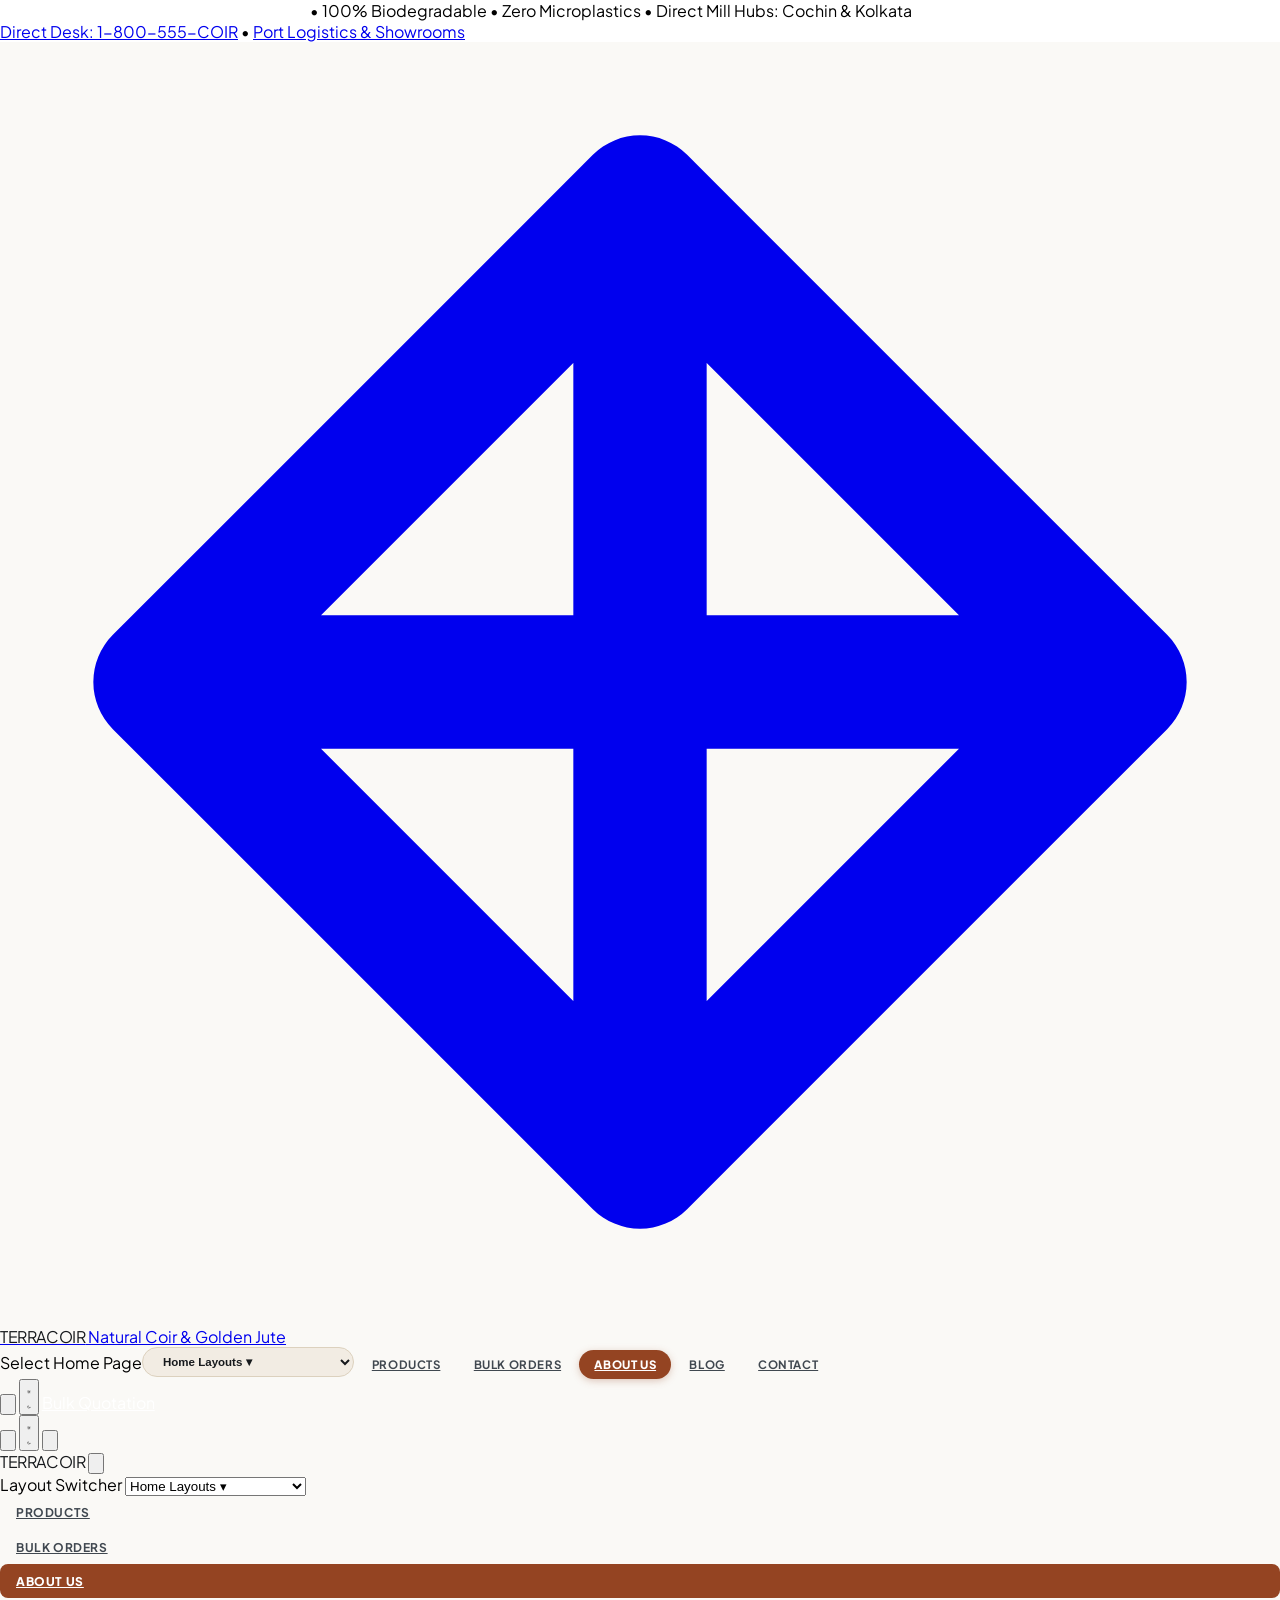
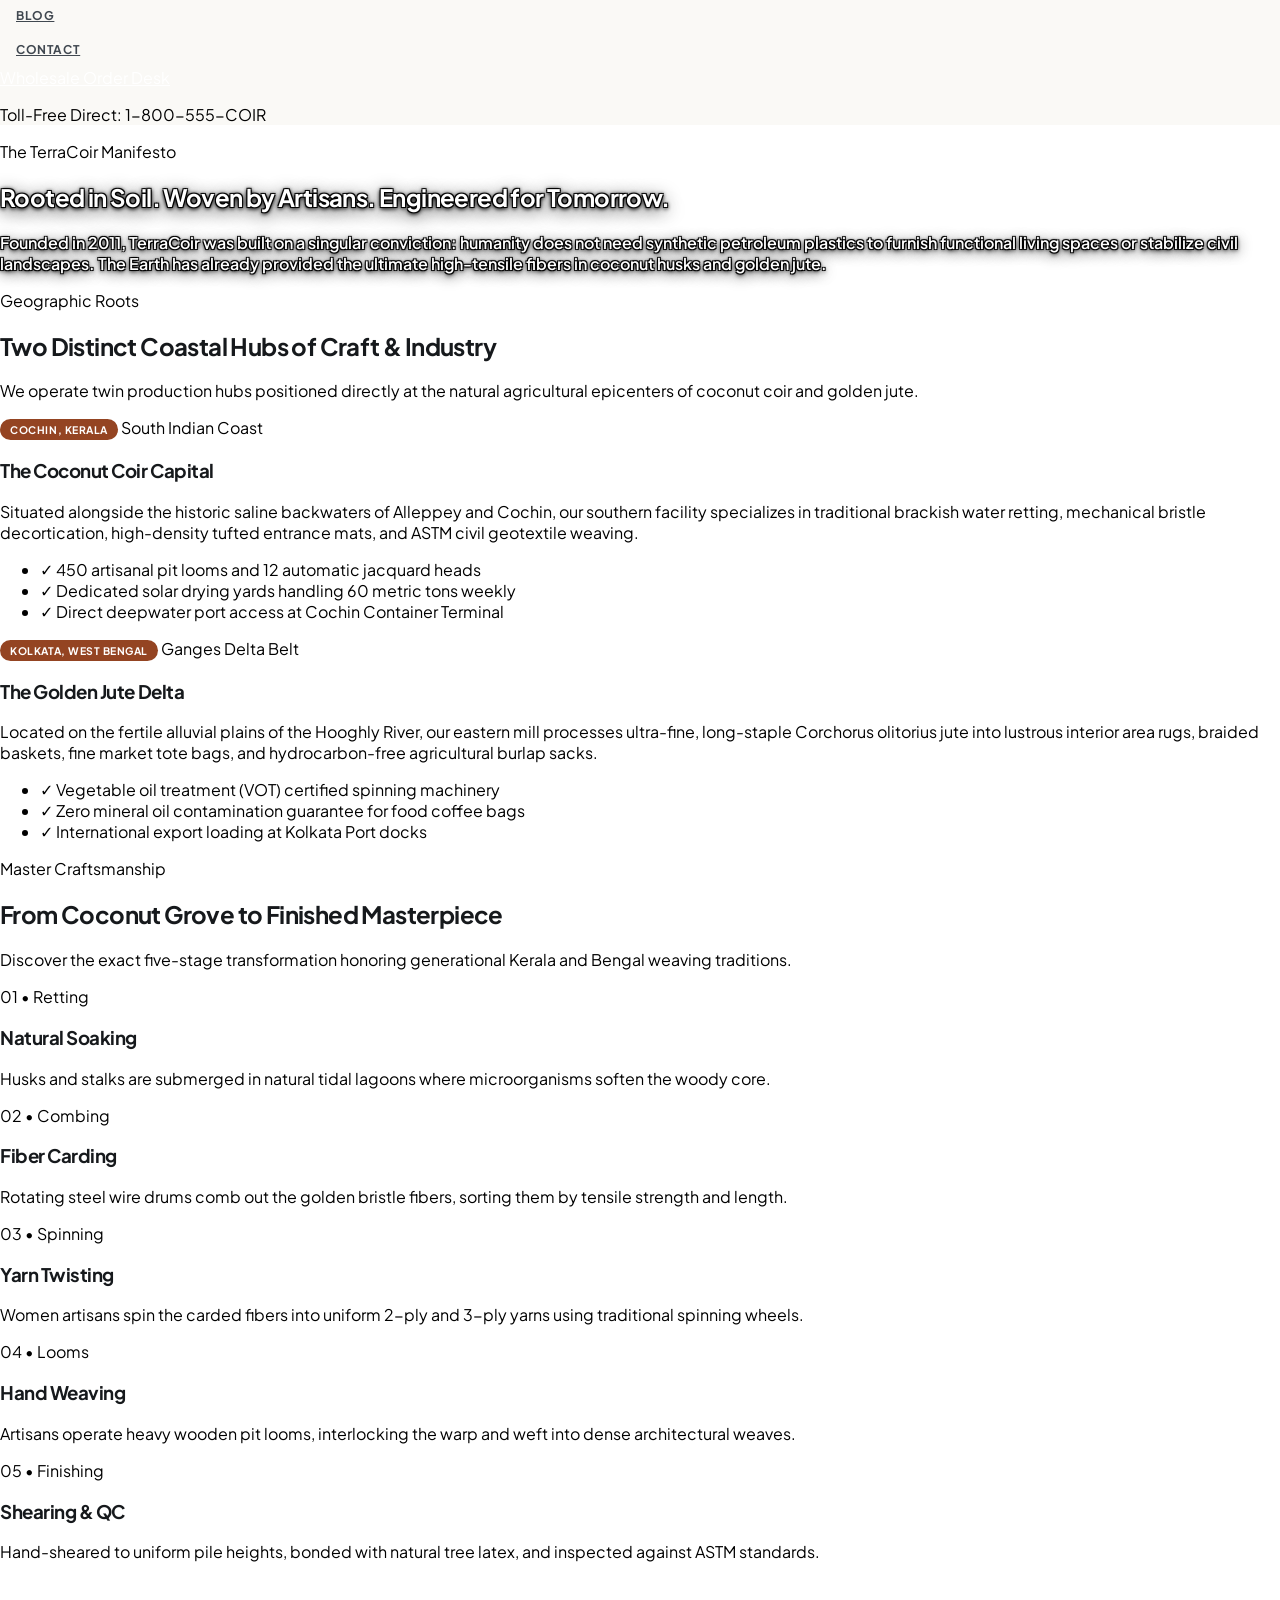
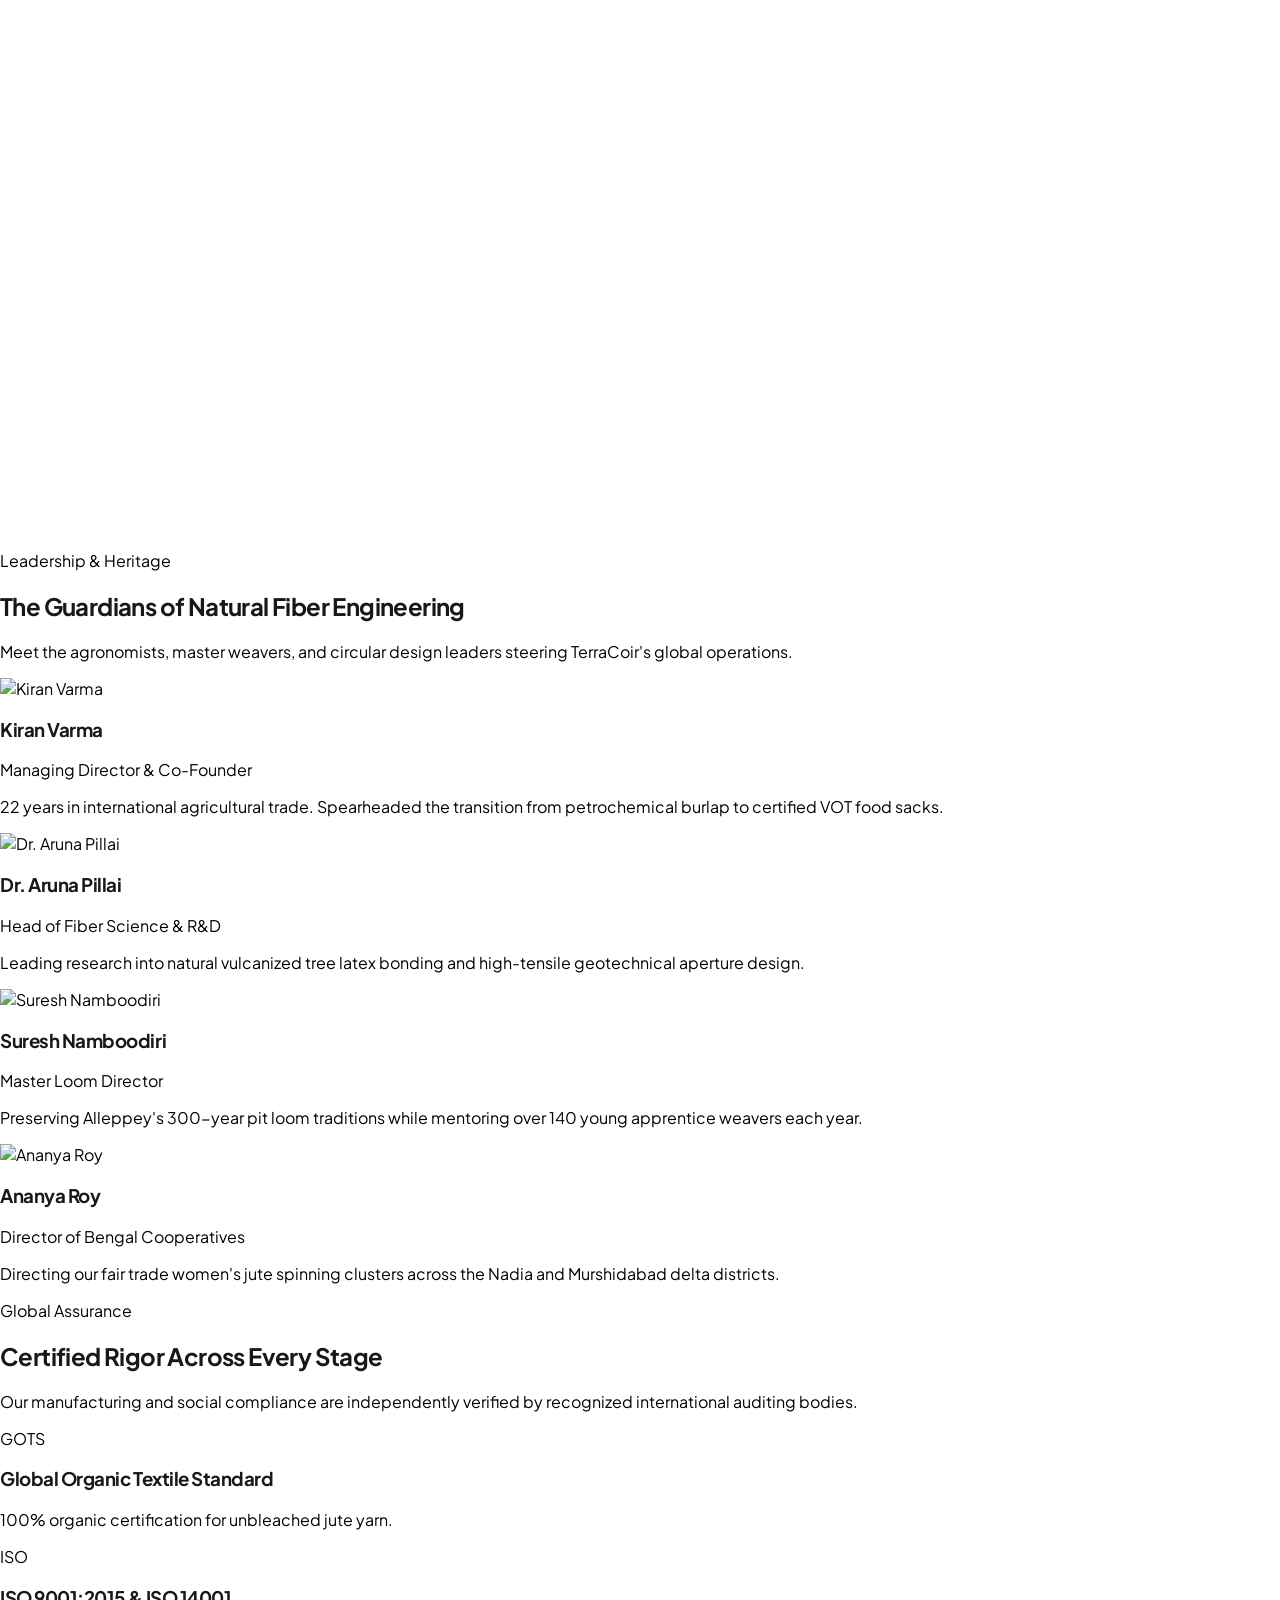
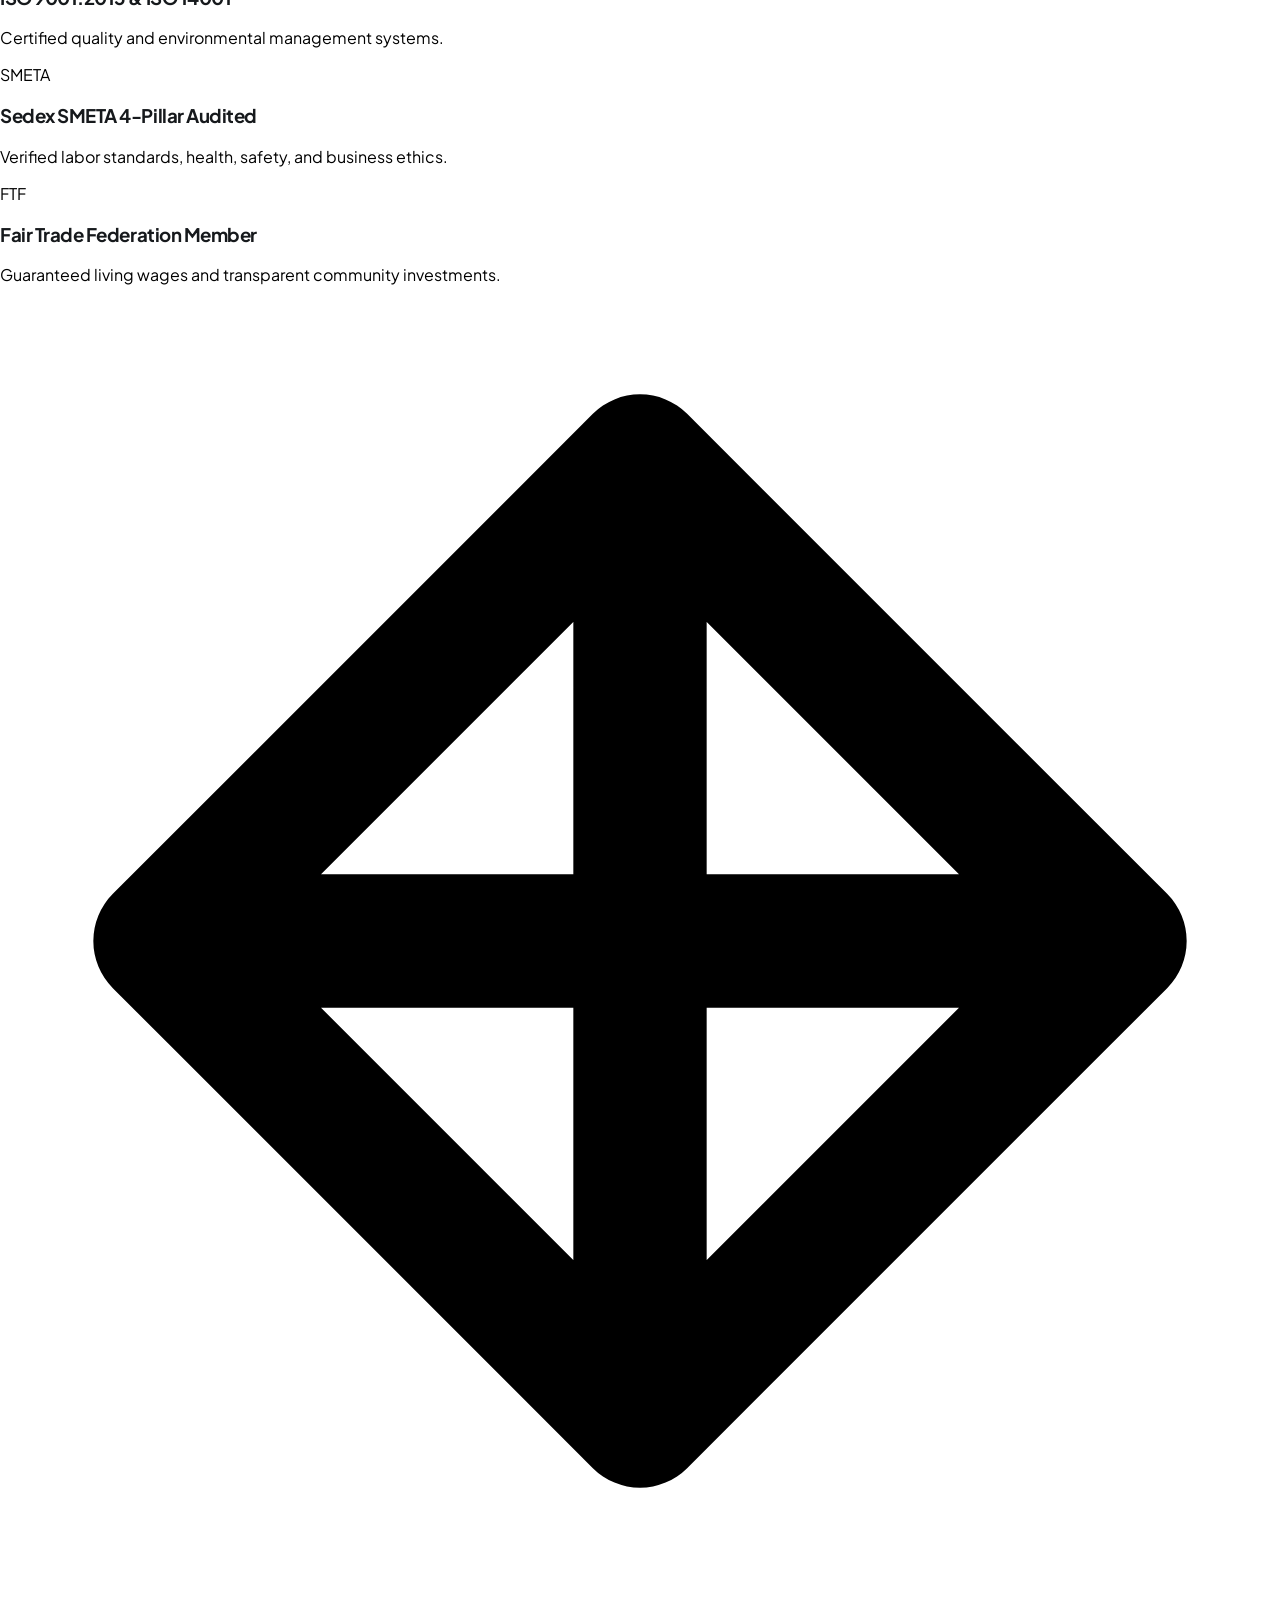
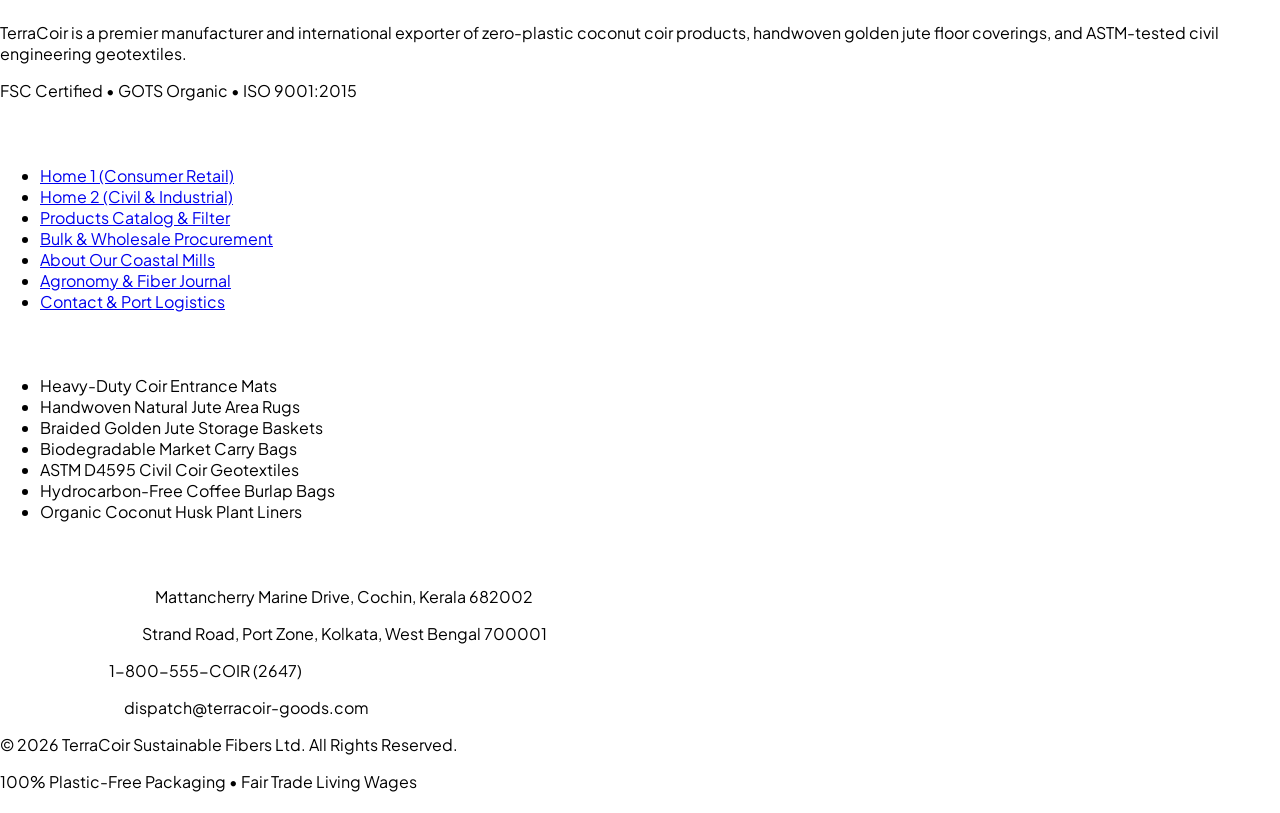
==== about.html @ a4d10e89 "initial commit" ====
<!DOCTYPE html>
<html lang="en" dir="ltr" class="scroll-smooth">
<head>
  <meta charset="UTF-8">
  <meta name="viewport" content="width=device-width, initial-scale=1.0">
  <title>About Our Coastal Mills | TerraCoir Heritage & Craftsmanship</title>
  <meta name="description" content="Learn the story of TerraCoir: operating dual coastal facilities in Kerala and Bengal to produce 100% biodegradable coir mats and handwoven golden jute.">
  <link rel="icon" type="image/svg+xml" href="favicon.svg">
  
  <!-- Tailwind CSS CDN -->
  <script src="https://cdn.tailwindcss.com"></script>
  <script>
    tailwind.config = {
      darkMode: 'class',
      theme: {
        extend: {
          colors: {
            clay: {
              50: '#fbeee8',
              100: '#f7ddd1',
              500: '#944422',
              600: '#793417',
              700: '#5e250f'
            },
            wheat: {
              50: '#fcf8f0',
              100: '#f7edda',
              500: '#d4973b',
              600: '#b87c26',
              700: '#8c5916'
            },
            slate: {
              850: '#1c2127',
              900: '#16191c',
              950: '#0f1114'
            }
          }
        }
      }
    }
  </script>
  
  <!-- Global Custom Stylesheet -->
  <link rel="stylesheet" href="css/styles.css">
</head>
<body class="bg-[#faf9f6] dark:bg-[#111417] text-[#333d47] dark:text-[#e2e8f0] min-h-screen flex flex-col font-sans antialiased selection:bg-[#944422] selection:text-white w-full">
  
  <!-- Top Utility Bar: Deep Obsidian Slate (#16191c) -->
  <div class="bg-[#16191c] text-[#cbd5e1] text-[11px] py-2 px-4 border-b border-[#2a3138] hidden md:block w-full">
    <div class="max-w-7xl mx-auto flex items-center justify-between gap-4">
      <div class="flex items-center gap-3 truncate font-medium">
        <span class="inline-flex items-center gap-1.5 text-white font-bold"><span class="w-2 h-2 rounded-full bg-[#d4973b]"></span> FSC &amp; GOTS Certified Natural Coir &amp; Jute</span>
        <span class="text-[#d4973b]">&bull;</span>
        <span>100% Biodegradable &bull; Zero Microplastics</span>
        <span class="text-[#d4973b]">&bull;</span>
        <span>Direct Mill Hubs: Cochin &amp; Kolkata</span>
      </div>
      <div class="flex items-center gap-4 shrink-0 font-medium">
        <a href="tel:18005555883" class="hover:text-white transition-colors">Direct Desk: 1-800-555-COIR</a>
        <span class="text-[#d4973b]">&bull;</span>
        <a href="contact.html" class="hover:text-white transition-colors">Port Logistics &amp; Showrooms</a>
      </div>
    </div>
  </div>

  <!-- Global Sticky Header (Fully Responsive from 320px to 1440px+) -->
  <header class="sticky top-0 z-50 bg-[#faf9f6] dark:bg-[#111417] border-b border-[#e6decb] dark:border-[#2a3138] w-full">
    <div class="max-w-7xl mx-auto px-4 sm:px-6 lg:px-8 w-full">
      <div class="flex items-center justify-between h-16 sm:h-20 w-full gap-2">
        
        <!-- Brand Logo & Mark -->
        <a href="index.html" class="flex items-center gap-2.5 sm:gap-3 shrink-0 group" aria-label="TerraCoir Home">
          <div class="w-9 h-9 sm:w-10 sm:h-10 bg-[#fbeee8] dark:bg-[#251e1a] rounded-lg flex items-center justify-center border border-[#944422]/20 shadow-sm transition-transform group-hover:scale-105 shrink-0">
            <svg class="w-5 h-5 sm:w-6 sm:h-6 text-[#944422]" viewBox="0 0 24 24" fill="none" stroke="currentColor" stroke-width="2.5"><path stroke-linecap="round" stroke-linejoin="round" d="M12 3L3 12l9 9 9-9-9-9zM3 12h18M12 3v18"/></svg>
          </div>
          <div class="flex flex-col justify-center">
            <span class="block text-lg sm:text-xl font-extrabold tracking-tight leading-tight brand-heading uppercase">
              TERRA<span class="text-[#944422]">COIR</span>
            </span>
            <span class="hidden sm:block text-[9px] font-bold uppercase tracking-widest text-[#944422] dark:text-[#d4973b] leading-tight">
              Natural Coir &amp; Golden Jute
            </span>
          </div>
        </a>

        <!-- Desktop Navigation (Displayed on xl: 1280px+ to ensure zero clipping) -->
        <nav class="hidden xl:flex items-center gap-1.5 2xl:gap-2.5" aria-label="Main Navigation">
          
      <div class="relative shrink-0 home-select-wrapper">
        <label for="desktop-home-select" class="sr-only">Select Home Page</label>
        <select id="desktop-home-select" class="home-demo-select bg-[#ffffff] dark:bg-[#1c2127] border border-[#e6decb] dark:border-[#2a3138] text-xs font-semibold py-1.5 px-3 pr-8 rounded-full text-[#4b5563] dark:text-[#cbd5e1] hover:border-[#944422] focus:outline-none focus:ring-2 focus:ring-[#944422] cursor-pointer">
          <option value="" selected disabled>Home Layouts &#x25BE;</option>
          <option value="index.html">Home 1 (Consumer Retail)</option>
          <option value="home-2.html">Home 2 (Civil & Industrial)</option>
        </select>
      </div>
          <a href="products.html" class="nav-link ">Products</a>
          <a href="bulk-orders.html" class="nav-link ">Bulk Orders</a>
          <a href="about.html" class="nav-link active-page">About Us</a>
          <a href="blog.html" class="nav-link ">Blog</a>
          <a href="contact.html" class="nav-link ">Contact</a>
        </nav>

        <!-- Desktop Header Utilities (xl: 1280px+) -->
        <div class="hidden xl:flex items-center gap-2 2xl:gap-3 shrink-0">
          <button type="button" class="rtl-toggle-btn p-2 rounded-full border border-[#e6decb] dark:border-[#2a3138] text-[#4b5563] dark:text-[#cbd5e1] hover:bg-[#fbeee8] hover:text-[#944422] dark:hover:bg-[#251e1a] transition-colors" title="Toggle RTL Direction" aria-label="Toggle RTL Direction">
            <svg class="w-4 h-4" fill="none" stroke="currentColor" viewBox="0 0 24 24"><path stroke-linecap="round" stroke-linejoin="round" stroke-width="2" d="M8 7h12m0 0l-4-4m4 4l-4 4m0 6H4m0 0l4 4m-4-4l4-4"/></svg>
          </button>
          <button type="button" class="theme-toggle-btn p-2 rounded-full border border-[#e6decb] dark:border-[#2a3138] text-[#4b5563] dark:text-[#cbd5e1] hover:bg-[#fbeee8] hover:text-[#944422] dark:hover:bg-[#251e1a] transition-colors" title="Toggle Dark/Light Mode" aria-label="Toggle Dark/Light Mode">
            <svg class="w-4 h-4 hidden dark:block text-[#d4973b]" fill="none" stroke="currentColor" viewBox="0 0 24 24"><path stroke-linecap="round" stroke-linejoin="round" stroke-width="2" d="M12 3v1m0 16v1m9-9h-1M4 12H3m15.364 6.364l-.707-.707M6.343 6.343l-.707-.707m12.728 0l-.707.707M6.343 17.657l-.707.707M16 12a4 4 0 11-8 0 4 4 0 018 0z"/></svg>
            <svg class="w-4 h-4 block dark:hidden text-[#16191c]" fill="none" stroke="currentColor" viewBox="0 0 24 24"><path stroke-linecap="round" stroke-linejoin="round" stroke-width="2" d="M20.354 15.354A9 9 0 018.646 3.646 9.003 9.003 0 0012 21a9.003 9.003 0 008.354-5.646z"/></svg>
          </button>
          <a href="bulk-orders.html" class="bg-[#944422] hover:bg-[#793417] text-white text-xs font-bold px-4 py-2 rounded-full shadow-sm transition-all hover:shadow whitespace-nowrap">
            Bulk Quotation
          </a>
        </div>

        <!-- Mobile & Tablet Controls (Active below 1280px: xl:hidden) -->
        <div class="flex items-center gap-2 xl:hidden shrink-0">
          <button type="button" class="rtl-toggle-btn p-2 rounded-full border border-[#e6decb] dark:border-[#2a3138] text-[#4b5563] dark:text-[#cbd5e1]" aria-label="Toggle RTL">
            <svg class="w-4 h-4" fill="none" stroke="currentColor" viewBox="0 0 24 24"><path stroke-linecap="round" stroke-linejoin="round" stroke-width="2" d="M8 7h12m0 0l-4-4m4 4l-4 4m0 6H4m0 0l4 4m-4-4l4-4"/></svg>
          </button>
          <button type="button" class="theme-toggle-btn p-2 rounded-full border border-[#e6decb] dark:border-[#2a3138] text-[#4b5563] dark:text-[#cbd5e1]" aria-label="Toggle Theme">
            <svg class="w-4 h-4 hidden dark:block text-[#d4973b]" fill="none" stroke="currentColor" viewBox="0 0 24 24"><path stroke-linecap="round" stroke-linejoin="round" stroke-width="2" d="M12 3v1m0 16v1m9-9h-1M4 12H3m15.364 6.364l-.707-.707M6.343 6.343l-.707-.707m12.728 0l-.707.707M6.343 17.657l-.707.707M16 12a4 4 0 11-8 0 4 4 0 018 0z"/></svg>
            <svg class="w-4 h-4 block dark:hidden text-[#16191c]" fill="none" stroke="currentColor" viewBox="0 0 24 24"><path stroke-linecap="round" stroke-linejoin="round" stroke-width="2" d="M20.354 15.354A9 9 0 018.646 3.646 9.003 9.003 0 0012 21a9.003 9.003 0 008.354-5.646z"/></svg>
          </button>
          <button type="button" id="mobile-menu-toggle" class="mobile-menu-btn p-2 rounded-lg border border-[#e6decb] dark:border-[#2a3138] text-[#16191c] dark:text-white hover:bg-[#fbeee8] dark:hover:bg-[#251e1a]" aria-label="Open Navigation Menu">
            <svg class="w-6 h-6" fill="none" stroke="currentColor" viewBox="0 0 24 24"><path stroke-linecap="round" stroke-linejoin="round" stroke-width="2" d="M4 6h16M4 12h16M4 18h16"/></svg>
          </button>
        </div>

      </div>
    </div>

    <!-- Mobile Drawer Menu (Slide-in Modal) -->
    <div id="mobile-drawer" class="hidden fixed inset-0 z-50 bg-[#16191c]/80" aria-modal="true" role="dialog">
      <div class="fixed top-0 right-0 bottom-0 w-80 max-w-full bg-[#faf9f6] dark:bg-[#16191c] border-l border-[#e6decb] dark:border-[#2a3138] p-6 flex flex-col justify-between overflow-y-auto shadow-2xl">
        <div class="space-y-6">
          <div class="flex items-center justify-between pb-4 border-b border-[#e6decb] dark:border-[#2a3138]">
            <span class="font-extrabold text-lg brand-heading uppercase">TERRA<span class="text-[#944422]">COIR</span></span>
            <button type="button" id="mobile-drawer-close" class="mobile-menu-close p-2 rounded-lg text-[#4b5563] dark:text-[#cbd5e1] hover:bg-[#fbeee8] dark:hover:bg-[#251e1a]" aria-label="Close Navigation Menu">
              <svg class="w-5 h-5" fill="none" stroke="currentColor" viewBox="0 0 24 24"><path stroke-linecap="round" stroke-linejoin="round" stroke-width="2" d="M6 18L18 6M6 6l12 12"/></svg>
            </button>
          </div>

          <!-- Mobile Home Select -->
          <div class="space-y-1.5">
            <label for="mobile-home-select" class="block text-xs font-bold uppercase tracking-wider text-[#944422]">Layout Switcher</label>
            <select id="mobile-home-select" class="home-demo-select w-full bg-[#ffffff] dark:bg-[#1c2127] border border-[#e6decb] dark:border-[#2a3138] text-xs font-bold py-2.5 px-3 rounded-lg text-[#16191c] dark:text-[#f2f4f8]">
              <option value="" selected disabled>Home Layouts &#x25BE;</option><option value="index.html">Home 1 (Consumer Retail)</option><option value="home-2.html">Home 2 (Civil & Industrial)</option>
            </select>
          </div>

          <!-- Mobile Nav Links -->
          <nav class="flex flex-col space-y-1" aria-label="Mobile Navigation">
            <a href="products.html" class="mobile-nav-link ">Products</a>
        <a href="bulk-orders.html" class="mobile-nav-link ">Bulk Orders</a>
        <a href="about.html" class="mobile-nav-link active-page">About Us</a>
        <a href="blog.html" class="mobile-nav-link ">Blog</a>
        <a href="contact.html" class="mobile-nav-link ">Contact</a>
          </nav>
        </div>

        <div class="pt-6 border-t border-[#e6decb] dark:border-[#2a3138] space-y-3">
          <a href="bulk-orders.html" class="block w-full py-2.5 px-4 text-center bg-[#944422] text-white font-bold text-xs rounded-lg uppercase tracking-wider shadow-sm">
            Wholesale Order Desk
          </a>
          <p class="text-[11px] text-[#6b7280] dark:text-[#94a3b8] text-center">
            Toll-Free Direct: 1-800-555-COIR
          </p>
        </div>
      </div>
    </div>
  </header>

  <main class="flex-grow w-full">

    <!-- Section 1: Hero Banner with Raw Background Image (Zero Overlays, Zero Opacity) -->
    <section class="relative min-h-[380px] sm:min-h-[440px] flex items-center justify-center hero-raw-bg border-b border-[#e6decb] dark:border-[#2a3138]" style="background-image: url('https://images.pexels.com/photos/36319628/pexels-photo-36319628.jpeg');">
      <div class="max-w-7xl mx-auto px-4 sm:px-6 lg:px-8 py-16 sm:py-20 w-full flex flex-col items-center justify-center text-center">
        <div class="max-w-3xl mx-auto space-y-4 text-center">
          <div class="inline-flex items-center gap-2 px-3.5 py-1.5 rounded-full bg-[#16191c]/90 text-[#d4973b] text-xs font-bold uppercase tracking-wider border border-[#d4973b]/40 shadow-lg mx-auto">
            <span class="w-2 h-2 rounded-full bg-[#d4973b]"></span>
            The TerraCoir Manifesto
          </div>
          <h1 class="text-3xl sm:text-5xl font-black hero-heavy-shadow text-white text-center">
            Rooted in Soil. Woven by Artisans. Engineered for Tomorrow.
          </h1>
          <p class="text-sm sm:text-base lg:text-lg text-white hero-subtext-shadow leading-relaxed font-semibold max-w-2xl mx-auto text-center">
            Founded in 2011, TerraCoir was built on a singular conviction: humanity does not need synthetic petroleum plastics to furnish functional living spaces or stabilize civil landscapes. The Earth has already provided the ultimate high-tensile fibers in coconut husks and golden jute.
          </p>
        </div>
      </div>
    </section>

    <!-- Section 2: Our Two Coastal Hubs: Kerala & Bengal -->
    <section class="py-14 sm:py-18 bg-white dark:bg-[#16191c] border-b border-[#e6decb] dark:border-[#2a3138]">
      <div class="max-w-7xl mx-auto px-4 sm:px-6 lg:px-8">
        
        <div class="text-center max-w-3xl mx-auto space-y-3 mb-12">
          <span class="text-xs font-bold uppercase tracking-widest text-[#944422] dark:text-[#d4973b]">Geographic Roots</span>
          <h2 class="text-2xl sm:text-3xl font-extrabold brand-heading">Two Distinct Coastal Hubs of Craft &amp; Industry</h2>
          <p class="text-xs sm:text-sm text-[#64748b] dark:text-[#94a3b8]">
            We operate twin production hubs positioned directly at the natural agricultural epicenters of coconut coir and golden jute.
          </p>
        </div>

        <div class="grid grid-cols-1 md:grid-cols-2 gap-8">
          
          <div class="p-8 rounded-2xl bg-[#faf9f6] dark:bg-[#1c2127] border border-[#e6decb] dark:border-[#2a3138] space-y-4">
            <div class="flex items-center justify-between">
              <span class="badge-clay">Cochin, Kerala</span>
              <span class="text-xs font-bold text-[#64748b] dark:text-[#94a3b8]">South Indian Coast</span>
            </div>
            <h3 class="text-xl font-bold text-[#16191c] dark:text-white">The Coconut Coir Capital</h3>
            <p class="text-xs sm:text-sm text-[#4b5563] dark:text-[#94a3b8] leading-relaxed">
              Situated alongside the historic saline backwaters of Alleppey and Cochin, our southern facility specializes in traditional brackish water retting, mechanical bristle decortication, high-density tufted entrance mats, and ASTM civil geotextile weaving.
            </p>
            <ul class="text-xs text-[#64748b] dark:text-[#94a3b8] space-y-2 pt-2 border-t border-[#e6decb] dark:border-[#2a3138]">
              <li>✓ 450 artisanal pit looms and 12 automatic jacquard heads</li>
              <li>✓ Dedicated solar drying yards handling 60 metric tons weekly</li>
              <li>✓ Direct deepwater port access at Cochin Container Terminal</li>
            </ul>
          </div>

          <div class="p-8 rounded-2xl bg-[#faf9f6] dark:bg-[#1c2127] border border-[#e6decb] dark:border-[#2a3138] space-y-4">
            <div class="flex items-center justify-between">
              <span class="badge-clay">Kolkata, West Bengal</span>
              <span class="text-xs font-bold text-[#64748b] dark:text-[#94a3b8]">Ganges Delta Belt</span>
            </div>
            <h3 class="text-xl font-bold text-[#16191c] dark:text-white">The Golden Jute Delta</h3>
            <p class="text-xs sm:text-sm text-[#4b5563] dark:text-[#94a3b8] leading-relaxed">
              Located on the fertile alluvial plains of the Hooghly River, our eastern mill processes ultra-fine, long-staple Corchorus olitorius jute into lustrous interior area rugs, braided baskets, fine market tote bags, and hydrocarbon-free agricultural burlap sacks.
            </p>
            <ul class="text-xs text-[#64748b] dark:text-[#94a3b8] space-y-2 pt-2 border-t border-[#e6decb] dark:border-[#2a3138]">
              <li>✓ Vegetable oil treatment (VOT) certified spinning machinery</li>
              <li>✓ Zero mineral oil contamination guarantee for food coffee bags</li>
              <li>✓ International export loading at Kolkata Port docks</li>
            </ul>
          </div>

        </div>

      </div>
    </section>

    <!-- Section 3: The 5-Step Artisanal Spinning & Weaving Process -->
    <section class="py-14 sm:py-18 bg-[#faf9f6] dark:bg-[#111417] border-b border-[#e6decb] dark:border-[#2a3138]">
      <div class="max-w-7xl mx-auto px-4 sm:px-6 lg:px-8">
        
        <div class="text-center max-w-3xl mx-auto space-y-3 mb-12">
          <span class="text-xs font-bold uppercase tracking-widest text-[#944422] dark:text-[#d4973b]">Master Craftsmanship</span>
          <h2 class="text-2xl sm:text-3xl font-extrabold brand-heading">From Coconut Grove to Finished Masterpiece</h2>
          <p class="text-xs sm:text-sm text-[#64748b] dark:text-[#94a3b8]">
            Discover the exact five-stage transformation honoring generational Kerala and Bengal weaving traditions.
          </p>
        </div>

        <div class="grid grid-cols-1 md:grid-cols-5 gap-4">
          
          <div class="p-5 rounded-xl bg-white dark:bg-[#1c2127] border border-[#e6decb] dark:border-[#2a3138] space-y-2">
            <span class="text-xs font-black text-[#944422] dark:text-[#d4973b]">01 &bull; Retting</span>
            <h3 class="text-sm font-bold text-[#16191c] dark:text-white">Natural Soaking</h3>
            <p class="text-[11px] text-[#64748b] dark:text-[#94a3b8] leading-relaxed">Husks and stalks are submerged in natural tidal lagoons where microorganisms soften the woody core.</p>
          </div>

          <div class="p-5 rounded-xl bg-white dark:bg-[#1c2127] border border-[#e6decb] dark:border-[#2a3138] space-y-2">
            <span class="text-xs font-black text-[#944422] dark:text-[#d4973b]">02 &bull; Combing</span>
            <h3 class="text-sm font-bold text-[#16191c] dark:text-white">Fiber Carding</h3>
            <p class="text-[11px] text-[#64748b] dark:text-[#94a3b8] leading-relaxed">Rotating steel wire drums comb out the golden bristle fibers, sorting them by tensile strength and length.</p>
          </div>

          <div class="p-5 rounded-xl bg-white dark:bg-[#1c2127] border border-[#e6decb] dark:border-[#2a3138] space-y-2">
            <span class="text-xs font-black text-[#944422] dark:text-[#d4973b]">03 &bull; Spinning</span>
            <h3 class="text-sm font-bold text-[#16191c] dark:text-white">Yarn Twisting</h3>
            <p class="text-[11px] text-[#64748b] dark:text-[#94a3b8] leading-relaxed">Women artisans spin the carded fibers into uniform 2-ply and 3-ply yarns using traditional spinning wheels.</p>
          </div>

          <div class="p-5 rounded-xl bg-white dark:bg-[#1c2127] border border-[#e6decb] dark:border-[#2a3138] space-y-2">
            <span class="text-xs font-black text-[#944422] dark:text-[#d4973b]">04 &bull; Looms</span>
            <h3 class="text-sm font-bold text-[#16191c] dark:text-white">Hand Weaving</h3>
            <p class="text-[11px] text-[#64748b] dark:text-[#94a3b8] leading-relaxed">Artisans operate heavy wooden pit looms, interlocking the warp and weft into dense architectural weaves.</p>
          </div>

          <div class="p-5 rounded-xl bg-white dark:bg-[#1c2127] border border-[#e6decb] dark:border-[#2a3138] space-y-2">
            <span class="text-xs font-black text-[#944422] dark:text-[#d4973b]">05 &bull; Finishing</span>
            <h3 class="text-sm font-bold text-[#16191c] dark:text-white">Shearing &amp; QC</h3>
            <p class="text-[11px] text-[#64748b] dark:text-[#94a3b8] leading-relaxed">Hand-sheared to uniform pile heights, bonded with natural tree latex, and inspected against ASTM standards.</p>
          </div>

        </div>

      </div>
    </section>

    <!-- Section 4: Verified Impact Counters & Circular Economy Metrics -->
    <section class="py-14 sm:py-18 bg-[#16191c] text-white border-b border-[#2a3138]">
      <div class="max-w-7xl mx-auto px-4 sm:px-6 lg:px-8">
        
        <div class="text-center max-w-3xl mx-auto space-y-3 mb-12">
          <span class="text-xs font-bold uppercase tracking-widest text-[#d4973b]">Environmental Audit</span>
          <h2 class="text-2xl sm:text-3xl font-extrabold text-white">Our Measurable Ecological Footprint</h2>
          <p class="text-xs sm:text-sm text-[#94a3b8]">
            Every metric is independently audited every quarter through third-party environmental lifecycle assessments.
          </p>
        </div>

        <div class="grid grid-cols-2 md:grid-cols-4 gap-6 text-center">
          
          <div class="p-6 rounded-xl bg-[#1c2127] border border-[#2a3138] space-y-2">
            <p class="text-3xl sm:text-4xl font-black text-[#d4973b]">1,280 MT</p>
            <p class="text-xs font-bold text-white">Plastic Waste Diverted</p>
            <p class="text-[11px] text-[#94a3b8]">Replacing synthetic PVC mats and polypropylene packaging.</p>
          </div>

          <div class="p-6 rounded-xl bg-[#1c2127] border border-[#2a3138] space-y-2">
            <p class="text-3xl sm:text-4xl font-black text-[#d4973b]">850+</p>
            <p class="text-xs font-bold text-white">Artisan Families Supported</p>
            <p class="text-[11px] text-[#94a3b8]">Guaranteed living wages across Kerala and Bengal cooperatives.</p>
          </div>

          <div class="p-6 rounded-xl bg-[#1c2127] border border-[#2a3138] space-y-2">
            <p class="text-3xl sm:text-4xl font-black text-[#d4973b]">94%</p>
            <p class="text-xs font-bold text-white">Solar Powered Operations</p>
            <p class="text-[11px] text-[#94a3b8]">Rooftop photovoltaic arrays power our carding and loom machinery.</p>
          </div>

          <div class="p-6 rounded-xl bg-[#1c2127] border border-[#2a3138] space-y-2">
            <p class="text-3xl sm:text-4xl font-black text-[#d4973b]">0%</p>
            <p class="text-xs font-bold text-white">Landfill Contribution</p>
            <p class="text-[11px] text-[#94a3b8]">All scrap fiber trimmings are re-carded or composted into organic mulch.</p>
          </div>

        </div>

      </div>
    </section>

    <!-- Section 5: Master Weavers & Leadership Team -->
    <section class="py-14 sm:py-18 bg-[#faf9f6] dark:bg-[#111417] border-b border-[#e6decb] dark:border-[#2a3138]">
      <div class="max-w-7xl mx-auto px-4 sm:px-6 lg:px-8">
        
        <div class="text-center max-w-3xl mx-auto space-y-3 mb-12">
          <span class="text-xs font-bold uppercase tracking-widest text-[#944422] dark:text-[#d4973b]">Leadership &amp; Heritage</span>
          <h2 class="text-2xl sm:text-3xl font-extrabold brand-heading">The Guardians of Natural Fiber Engineering</h2>
          <p class="text-xs sm:text-sm text-[#64748b] dark:text-[#94a3b8]">
            Meet the agronomists, master weavers, and circular design leaders steering TerraCoir's global operations.
          </p>
        </div>

        <div class="grid grid-cols-1 sm:grid-cols-2 lg:grid-cols-4 gap-6">
          
          <div class="p-6 rounded-xl bg-white dark:bg-[#1c2127] border border-[#e6decb] dark:border-[#2a3138] text-center space-y-3">
            <img src="https://images.unsplash.com/photo-1500648767791-00dcc994a43e?auto=format&fit=crop&w=400&q=80" alt="Kiran Varma" class="w-24 h-24 rounded-full object-cover mx-auto">
            <h3 class="text-sm font-bold text-[#16191c] dark:text-white">Kiran Varma</h3>
            <p class="text-[11px] font-semibold text-[#944422] dark:text-[#d4973b]">Managing Director &amp; Co-Founder</p>
            <p class="text-xs text-[#64748b] dark:text-[#94a3b8] leading-relaxed">
              22 years in international agricultural trade. Spearheaded the transition from petrochemical burlap to certified VOT food sacks.
            </p>
          </div>

          <div class="p-6 rounded-xl bg-white dark:bg-[#1c2127] border border-[#e6decb] dark:border-[#2a3138] text-center space-y-3">
            <img src="https://images.unsplash.com/photo-1573496359142-b8d87734a5a2?auto=format&fit=crop&w=400&q=80" alt="Dr. Aruna Pillai" class="w-24 h-24 rounded-full object-cover mx-auto">
            <h3 class="text-sm font-bold text-[#16191c] dark:text-white">Dr. Aruna Pillai</h3>
            <p class="text-[11px] font-semibold text-[#944422] dark:text-[#d4973b]">Head of Fiber Science &amp; R&amp;D</p>
            <p class="text-xs text-[#64748b] dark:text-[#94a3b8] leading-relaxed">
              Leading research into natural vulcanized tree latex bonding and high-tensile geotechnical aperture design.
            </p>
          </div>

          <div class="p-6 rounded-xl bg-white dark:bg-[#1c2127] border border-[#e6decb] dark:border-[#2a3138] text-center space-y-3">
            <img src="https://images.unsplash.com/photo-1507003211169-0a1dd7228f2d?auto=format&fit=crop&w=400&q=80" alt="Suresh Namboodiri" class="w-24 h-24 rounded-full object-cover mx-auto">
            <h3 class="text-sm font-bold text-[#16191c] dark:text-white">Suresh Namboodiri</h3>
            <p class="text-[11px] font-semibold text-[#944422] dark:text-[#d4973b]">Master Loom Director</p>
            <p class="text-xs text-[#64748b] dark:text-[#94a3b8] leading-relaxed">
              Preserving Alleppey's 300-year pit loom traditions while mentoring over 140 young apprentice weavers each year.
            </p>
          </div>

          <div class="p-6 rounded-xl bg-white dark:bg-[#1c2127] border border-[#e6decb] dark:border-[#2a3138] text-center space-y-3">
            <img src="https://images.unsplash.com/photo-1534528741775-53994a69daeb?auto=format&fit=crop&w=400&q=80" alt="Ananya Roy" class="w-24 h-24 rounded-full object-cover mx-auto">
            <h3 class="text-sm font-bold text-[#16191c] dark:text-white">Ananya Roy</h3>
            <p class="text-[11px] font-semibold text-[#944422] dark:text-[#d4973b]">Director of Bengal Cooperatives</p>
            <p class="text-xs text-[#64748b] dark:text-[#94a3b8] leading-relaxed">
              Directing our fair trade women's jute spinning clusters across the Nadia and Murshidabad delta districts.
            </p>
          </div>

        </div>

      </div>
    </section>

    <!-- Section 6: Global Fair Trade Certifications & ISO Accreditations -->
    <section class="py-14 sm:py-18 bg-white dark:bg-[#16191c]">
      <div class="max-w-7xl mx-auto px-4 sm:px-6 lg:px-8">
        
        <div class="text-center max-w-3xl mx-auto space-y-3 mb-12">
          <span class="text-xs font-bold uppercase tracking-widest text-[#944422] dark:text-[#d4973b]">Global Assurance</span>
          <h2 class="text-2xl sm:text-3xl font-extrabold brand-heading">Certified Rigor Across Every Stage</h2>
          <p class="text-xs sm:text-sm text-[#64748b] dark:text-[#94a3b8]">
            Our manufacturing and social compliance are independently verified by recognized international auditing bodies.
          </p>
        </div>

        <div class="grid grid-cols-2 md:grid-cols-4 gap-6">
          
          <div class="p-6 rounded-xl border border-[#e6decb] dark:border-[#2a3138] bg-[#faf9f6] dark:bg-[#1c2127] text-center space-y-2">
            <div class="w-12 h-12 rounded-full bg-[#fbeee8] dark:bg-[#251e1a] text-[#944422] dark:text-[#d4973b] font-bold flex items-center justify-center mx-auto text-sm">GOTS</div>
            <h3 class="text-xs font-bold text-[#16191c] dark:text-white">Global Organic Textile Standard</h3>
            <p class="text-[11px] text-[#64748b] dark:text-[#94a3b8]">100% organic certification for unbleached jute yarn.</p>
          </div>

          <div class="p-6 rounded-xl border border-[#e6decb] dark:border-[#2a3138] bg-[#faf9f6] dark:bg-[#1c2127] text-center space-y-2">
            <div class="w-12 h-12 rounded-full bg-[#fbeee8] dark:bg-[#251e1a] text-[#944422] dark:text-[#d4973b] font-bold flex items-center justify-center mx-auto text-sm">ISO</div>
            <h3 class="text-xs font-bold text-[#16191c] dark:text-white">ISO 9001:2015 &amp; ISO 14001</h3>
            <p class="text-[11px] text-[#64748b] dark:text-[#94a3b8]">Certified quality and environmental management systems.</p>
          </div>

          <div class="p-6 rounded-xl border border-[#e6decb] dark:border-[#2a3138] bg-[#faf9f6] dark:bg-[#1c2127] text-center space-y-2">
            <div class="w-12 h-12 rounded-full bg-[#fbeee8] dark:bg-[#251e1a] text-[#944422] dark:text-[#d4973b] font-bold flex items-center justify-center mx-auto text-sm">SMETA</div>
            <h3 class="text-xs font-bold text-[#16191c] dark:text-white">Sedex SMETA 4-Pillar Audited</h3>
            <p class="text-[11px] text-[#64748b] dark:text-[#94a3b8]">Verified labor standards, health, safety, and business ethics.</p>
          </div>

          <div class="p-6 rounded-xl border border-[#e6decb] dark:border-[#2a3138] bg-[#faf9f6] dark:bg-[#1c2127] text-center space-y-2">
            <div class="w-12 h-12 rounded-full bg-[#fbeee8] dark:bg-[#251e1a] text-[#944422] dark:text-[#d4973b] font-bold flex items-center justify-center mx-auto text-sm">FTF</div>
            <h3 class="text-xs font-bold text-[#16191c] dark:text-white">Fair Trade Federation Member</h3>
            <p class="text-[11px] text-[#64748b] dark:text-[#94a3b8]">Guaranteed living wages and transparent community investments.</p>
          </div>

        </div>

      </div>
    </section>

  </main>

  
  <!-- Global Footer: Deep Obsidian Slate (#16191c) -->
  <footer class="bg-[#16191c] text-[#cbd5e1] border-t border-[#2a3138] w-full pt-16 pb-12">
    <div class="max-w-7xl mx-auto px-4 sm:px-6 lg:px-8 w-full">
      <div class="grid grid-cols-1 sm:grid-cols-2 lg:grid-cols-4 gap-10 pb-12 border-b border-[#2a3138]">
        
        <div class="space-y-4">
          <div class="flex items-center gap-3">
            <div class="w-9 h-9 bg-[#251e1a] rounded-lg flex items-center justify-center border border-[#944422]/30 text-[#d4973b]">
              <svg class="w-5 h-5 sm:w-6 sm:h-6 text-[#944422]" viewBox="0 0 24 24" fill="none" stroke="currentColor" stroke-width="2.5"><path stroke-linecap="round" stroke-linejoin="round" d="M12 3L3 12l9 9 9-9-9-9zM3 12h18M12 3v18"/></svg>
            </div>
            <span class="text-xl font-extrabold tracking-tight text-white uppercase">TERRA<span class="text-[#d4973b]">COIR</span></span>
          </div>
          <p class="text-xs text-[#94a3b8] leading-relaxed">
            TerraCoir is a premier manufacturer and international exporter of zero-plastic coconut coir products, handwoven golden jute floor coverings, and ASTM-tested civil engineering geotextiles.
          </p>
          <div class="flex items-center gap-3 text-xs text-[#d4973b] font-semibold">
            <span>FSC Certified</span>
            <span>&bull;</span>
            <span>GOTS Organic</span>
            <span>&bull;</span>
            <span>ISO 9001:2015</span>
          </div>
        </div>

        <div class="space-y-4">
          <h4 class="text-sm font-bold uppercase tracking-wider text-white">Direct Pages</h4>
          <ul class="space-y-2 text-xs">
            <li><a href="index.html" class="hover:text-white transition-colors">Home 1 (Consumer Retail)</a></li>
            <li><a href="home-2.html" class="hover:text-white transition-colors">Home 2 (Civil &amp; Industrial)</a></li>
            <li><a href="products.html" class="hover:text-white transition-colors">Products Catalog &amp; Filter</a></li>
            <li><a href="bulk-orders.html" class="hover:text-white transition-colors">Bulk &amp; Wholesale Procurement</a></li>
            <li><a href="about.html" class="hover:text-white transition-colors">About Our Coastal Mills</a></li>
            <li><a href="blog.html" class="hover:text-white transition-colors">Agronomy &amp; Fiber Journal</a></li>
            <li><a href="contact.html" class="hover:text-white transition-colors">Contact &amp; Port Logistics</a></li>
          </ul>
        </div>

        <div class="space-y-4">
          <h4 class="text-sm font-bold uppercase tracking-wider text-white">Product Lines</h4>
          <ul class="space-y-2 text-xs text-[#94a3b8]">
            <li>Heavy-Duty Coir Entrance Mats</li>
            <li>Handwoven Natural Jute Area Rugs</li>
            <li>Braided Golden Jute Storage Baskets</li>
            <li>Biodegradable Market Carry Bags</li>
            <li>ASTM D4595 Civil Coir Geotextiles</li>
            <li>Hydrocarbon-Free Coffee Burlap Bags</li>
            <li>Organic Coconut Husk Plant Liners</li>
          </ul>
        </div>

        <div class="space-y-4">
          <h4 class="text-sm font-bold uppercase tracking-wider text-white">Coastal Operations</h4>
          <div class="text-xs space-y-2 text-[#94a3b8]">
            <p><strong class="text-white">Cochin Harbor Hub:</strong> Mattancherry Marine Drive, Cochin, Kerala 682002</p>
            <p><strong class="text-white">Kolkata Delta Mill:</strong> Strand Road, Port Zone, Kolkata, West Bengal 700001</p>
            <p><strong class="text-white">Direct Phone:</strong> 1-800-555-COIR (2647)</p>
            <p><strong class="text-white">Logistics Email:</strong> dispatch@terracoir-goods.com</p>
          </div>
        </div>

      </div>

      <div class="pt-8 flex flex-col sm:flex-row items-center justify-between gap-4 text-xs text-[#64748b]">
        <p>&copy; 2026 TerraCoir Sustainable Fibers Ltd. All Rights Reserved.</p>
        <div class="flex items-center gap-4">
          <span class="inline-flex items-center gap-1.5"><span class="w-1.5 h-1.5 rounded-full bg-emerald-500"></span> 100% Plastic-Free Packaging</span>
          <span>&bull;</span>
          <span>Fair Trade Living Wages</span>
        </div>
      </div>
    </div>
  </footer>

  <!-- Universal Toast Feedback -->
  <div id="toast-notification" class="fixed bottom-5 right-5 z-50 transform translate-y-24 opacity-0 transition-all duration-300 pointer-events-none bg-[#16191c] text-white px-5 py-3 rounded-lg shadow-xl text-xs font-semibold border-l-4 border-[#944422]">
    <span id="toast-text">Action completed successfully.</span>
  </div>

  <!-- Global Application Logic -->
  <script src="js/main.js"></script>
</body>
</html>
---- css/styles.css ----
/* ==========================================================================
   TerraCoir - Artisanal Coir & Golden Jute Products Store
   Redesigned Identity: Burnt Terracotta Clay, Raw Golden Wheat, Deep Obsidian Slate
   Tech Stack: HTML5, CSS3, Vanilla JS, Tailwind CSS CDN
   Strict Directives: Clean Sans-Serif, Zero Gradients, Zero Morphism
   ========================================================================== */

@import url('https://fonts.googleapis.com/css2?family=Plus+Jakarta+Sans:wght@400;500;600;700;800&display=swap');

:root {
  --heading-light: #16191c;     /* Deep Obsidian Slate - Shared uniformly across all H1-H6 */
  --heading-dark: #f2f4f8;      /* Pure Natural Flax - Shared uniformly in dark mode */
  --clay-primary: #944422;      /* Burnt Terracotta Clay */
  --clay-hover: #793417;
  --clay-tint: #fbeee8;
  --slate-dark: #16191c;        /* Deep Obsidian Slate */
  --wheat-gold: #d4973b;        /* Raw Golden Jute Fiber */
  --wheat-hover: #b87c26;
  --canvas-light: #faf9f6;      /* Architectural Alabaster Ecru */
  --canvas-card: #ffffff;
  --border-light: #e6decb;      /* Natural Woven Fiber Border */
  --border-dark: #2a3138;       /* Clean Dark Border */
}

*, *::before, *::after {
  box-sizing: border-box;
}

/* CRITICAL FIX: overflow-x: clip prevents horizontal overflow WITHOUT creating a scroll container that breaks position: sticky */
html, body {
  overflow-x: clip;
  width: 100%;
  max-width: 100vw;
  margin: 0;
  padding: 0;
}

html {
  font-family: 'Plus Jakarta Sans', system-ui, -apple-system, BlinkMacSystemFont, 'Segoe UI', Roboto, sans-serif;
  scroll-behavior: smooth;
}

/* ==========================================================================
   STICKY NAVBAR & ELEVATION SHADOW
   ========================================================================== */
header {
  position: -webkit-sticky !important;
  position: sticky !important;
  top: 0 !important;
  z-index: 50 !important;
  background-color: #faf9f6 !important;
  transition: box-shadow 0.2s ease, background-color 0.2s ease;
}

html.dark header {
  background-color: #111417 !important;
}

header.header-scrolled {
  box-shadow: 0 4px 20px -2px rgba(22, 25, 28, 0.08) !important;
}

html.dark header.header-scrolled {
  box-shadow: 0 4px 20px -2px rgba(0, 0, 0, 0.55) !important;
}

/* Ensure media never overflows container */
img, svg, iframe, video {
  max-width: 100%;
}

/* ==========================================================================
   STRICT UNIFORM HEADING COLOR RULE:
   Every single H1, H2, H3, H4, H5, H6 MUST share the exact same text color
   ========================================================================== */
h1, h2, h3, h4, h5, h6, .brand-heading {
  color: #16191c !important;
  letter-spacing: -0.025em;
}

html.dark h1, 
html.dark h2, 
html.dark h3, 
html.dark h4, 
html.dark h5, 
html.dark h6, 
html.dark .brand-heading {
  color: #f2f4f8 !important;
}

/* Dark Banners & Footers: MUST ALWAYS HAVE PURE WHITE HEADINGS */
.bg-slate-900 h1, .bg-slate-900 h2, .bg-slate-900 h3, .bg-slate-900 h4,
.bg-slate-950 h1, .bg-slate-950 h2, .bg-slate-950 h3, .bg-slate-950 h4,
.dark-banner h1, .dark-banner h2, .dark-banner h3, .dark-banner h4,
footer h1, footer h2, footer h3, footer h4,
footer .brand-heading,
.hero-raw-bg h1,
.text-white {
  color: #ffffff !important;
}

.dark-banner p,
.banner-desc {
  color: #d1d7de !important;
}

/* ==========================================================================
   RAW HERO BACKGROUND - 100% CLEAR VISUAL, STRICTLY ZERO OVERLAYS, ZERO OPACITY
   ========================================================================== */
.hero-raw-bg {
  background-size: cover;
  background-position: center center;
  background-repeat: no-repeat;
  width: 100%;
  max-width: 100%;
}

/* MULTI-LAYER DARK TEXT SHADOW FOR HERO HEADINGS & SUBTEXTS */
.hero-heavy-shadow {
  color: #ffffff !important;
  text-shadow: 
    0 2px 4px rgba(0, 0, 0, 0.95),
    0 4px 18px rgba(0, 0, 0, 0.9),
    0 0 4px rgba(0, 0, 0, 1),
    -1px -1px 0 rgba(0, 0, 0, 0.9),
    1px -1px 0 rgba(0, 0, 0, 0.9),
    -1px 1px 0 rgba(0, 0, 0, 0.9),
    1px 1px 0 rgba(0, 0, 0, 0.9) !important;
}

.hero-subtext-shadow {
  color: #ffffff !important;
  text-shadow: 
    0 2px 4px rgba(0, 0, 0, 0.95),
    0 3px 14px rgba(0, 0, 0, 0.9),
    0 0 3px rgba(0, 0, 0, 1),
    -1px -1px 0 rgba(0, 0, 0, 0.9),
    1px -1px 0 rgba(0, 0, 0, 0.9),
    -1px 1px 0 rgba(0, 0, 0, 0.9),
    1px 1px 0 rgba(0, 0, 0, 0.9) !important;
  font-weight: 600 !important;
}

/* ==========================================================================
   RADICALLY NEW NAVBAR HOVER & ACTIVE STYLES: MODERN PILL / CAPSULE TABS
   100% DIFFERENT FROM CANECRAFT UNDERLINE
   ========================================================================== */
.nav-link {
  display: inline-flex;
  align-items: center;
  padding: 0.45rem 0.95rem;
  border-radius: 9999px; /* Pill capsule */
  font-size: 0.72rem;
  font-weight: 700;
  letter-spacing: 0.05em;
  text-transform: uppercase;
  color: #404850;
  transition: all 0.2s cubic-bezier(0.4, 0, 0.2, 1);
  white-space: nowrap;
}

html.dark .nav-link {
  color: #a2adb8;
}

/* Capsule Hover: soft terracotta clay wash */
.nav-link:hover {
  background-color: #f7ede7;
  color: #944422;
  transform: translateY(-1px);
}

html.dark .nav-link:hover {
  background-color: #222830;
  color: #e57a46;
  transform: translateY(-1px);
}

/* Active Page: Solid Terracotta Clay Pill with White Bold Text */
.nav-link.active-page {
  background-color: #944422 !important;
  color: #ffffff !important;
  font-weight: 800 !important;
  box-shadow: 0 2px 8px -1px rgba(148, 68, 34, 0.35);
}

html.dark .nav-link.active-page {
  background-color: #b8532c !important;
  color: #ffffff !important;
  box-shadow: 0 2px 8px -1px rgba(184, 83, 44, 0.5);
}

/* Modern Pill Style for Home Dropdown Selector */
.home-select-wrapper {
  position: relative;
  display: inline-flex;
  align-items: center;
}

.home-select-wrapper select {
  border-radius: 9999px !important;
  padding: 0.45rem 1.85rem 0.45rem 1rem !important;
  background-color: #f2ece3;
  border: 1px solid #dcd1be;
  font-size: 0.72rem;
  font-weight: 700;
  color: #16191c;
  cursor: pointer;
  transition: all 0.2s ease;
}

html.dark .home-select-wrapper select {
  background-color: #1c2228;
  border-color: #2f3741;
  color: #f2f4f8;
}

.home-select-wrapper.active-home select {
  border-color: #944422;
  box-shadow: 0 0 0 1px #944422;
  color: #944422;
}

html.dark .home-select-wrapper.active-home select {
  border-color: #e57a46;
  box-shadow: 0 0 0 1px #e57a46;
  color: #e57a46;
}

/* Mobile drawer navigation links */
.mobile-nav-link {
  position: relative;
  display: flex;
  align-items: center;
  padding: 0.6rem 1rem;
  border-radius: 0.5rem;
  font-size: 0.75rem;
  font-weight: 700;
  text-transform: uppercase;
  letter-spacing: 0.05em;
  color: #404850;
  transition: all 0.2s ease;
}

html.dark .mobile-nav-link {
  color: #a2adb8;
}

.mobile-nav-link:hover {
  background-color: #f7ede7;
  color: #944422;
}

html.dark .mobile-nav-link:hover {
  background-color: #222830;
  color: #e57a46;
}

.mobile-nav-link.active-page {
  background-color: #944422 !important;
  color: #ffffff !important;
  font-weight: 800 !important;
}

html.dark .mobile-nav-link.active-page {
  background-color: #b8532c !important;
  color: #ffffff !important;
}

/* Validation shake animation */
.field-error-shake {
  animation: fieldShake 0.3s ease-in-out;
}

@keyframes fieldShake {
  0%, 100% { transform: translateX(0); }
  20%, 60% { transform: translateX(-4px); }
  40%, 80% { transform: translateX(4px); }
}

/* ==========================================================================
   SPECIMEN CARDS - COMPARTMENT HEIGHT LOCKING
   ========================================================================== */
.specimen-card {
  display: flex;
  flex-direction: column;
  height: 100%;
  width: 100%;
  min-width: 0;
  border-radius: 0.85rem;
  transition: transform 0.2s ease, box-shadow 0.2s ease;
}

.specimen-card:hover {
  transform: translateY(-3px);
  box-shadow: 0 12px 24px -8px rgba(22, 25, 28, 0.12);
}

.specimen-card-body {
  flex-grow: 1;
  display: flex;
  flex-direction: column;
}

.specimen-card-footer {
  margin-top: auto;
}

/* Locked compartment heights preventing zig-zag misalignment */
.card-kicker-fixed {
  min-height: 1.5rem;
  display: flex;
  align-items: center;
  justify-content: space-between;
}

.card-title-fixed {
  min-height: 3.25rem;
  display: flex;
  align-items: flex-start;
}

.card-desc-fixed {
  min-height: 4.5rem;
  display: flex;
  align-items: flex-start;
}

.card-specs-fixed {
  min-height: 3.75rem;
  display: flex;
  flex-direction: column;
  justify-content: center;
}

.card-quote-fixed {
  min-height: 7.25rem;
  display: flex;
  align-items: flex-start;
}

.card-author-fixed {
  min-height: 3.25rem;
  display: flex;
  align-items: center;
}

/* ==========================================================================
   CUSTOM SOLID FLAT BADGES - PURE SOLID COLORS, NO GRADIENTS
   ========================================================================== */
.badge-clay {
  display: inline-flex;
  align-items: center;
  padding: 0.25rem 0.65rem;
  background-color: #944422;
  color: #ffffff;
  font-size: 0.65rem;
  font-weight: 700;
  text-transform: uppercase;
  letter-spacing: 0.05em;
  border-radius: 9999px;
}

.badge-slate {
  display: inline-flex;
  align-items: center;
  padding: 0.25rem 0.65rem;
  background-color: #16191c;
  color: #ffffff;
  font-size: 0.65rem;
  font-weight: 700;
  text-transform: uppercase;
  letter-spacing: 0.05em;
  border-radius: 9999px;
}

.badge-wheat {
  display: inline-flex;
  align-items: center;
  padding: 0.25rem 0.65rem;
  background-color: #f4ecdf;
  color: #794d13;
  border: 1px solid #e2d2ba;
  font-size: 0.65rem;
  font-weight: 700;
  text-transform: uppercase;
  letter-spacing: 0.05em;
  border-radius: 9999px;
}

html.dark .badge-wheat {
  background-color: #2c251a;
  color: #f2cb8d;
  border-color: #483a25;
}

/* ==========================================================================
   CENTERED FULL POPUP MODAL STYLES
   ========================================================================== */
.terracoir-modal-backdrop {
  position: fixed;
  inset: 0;
  z-index: 100;
  background-color: rgba(14, 18, 22, 0.78);
  display: flex;
  align-items: center;
  justify-content: center;
  padding: 1rem;
}

.terracoir-modal-box {
  background-color: #faf9f6;
  border: 2px solid #e6decb;
  border-radius: 1rem;
  max-width: 32rem;
  width: 100%;
  max-height: 90vh;
  overflow-y: auto;
  box-shadow: 0 25px 50px -12px rgba(0, 0, 0, 0.4);
}

html.dark .terracoir-modal-box {
  background-color: #161a1f;
  border-color: #2b333d;
}

/* RTL FIXES */
[dir="rtl"] {
  text-align: right;
}

[dir="rtl"] .rtl-flip {
  transform: scaleX(-1);
}

/* ==========================================================================
   TOAST NOTIFICATION COMPONENT (SOLID OBSIDIAN, ZERO BLUR)
   ========================================================================== */
#terracoir-toast-container {
  z-index: 99999;
}

.terracoir-toast {
  box-shadow: 0 20px 25px -5px rgba(0, 0, 0, 0.5), 0 10px 10px -5px rgba(0, 0, 0, 0.3);
}

.animate-fade-in {
  animation: toastFadeIn 0.3s cubic-bezier(0.16, 1, 0.3, 1) forwards;
}

@keyframes toastFadeIn {
  from {
    opacity: 0;
    transform: translateY(8px);
  }
  to {
    opacity: 1;
    transform: translateY(0);
  }
}
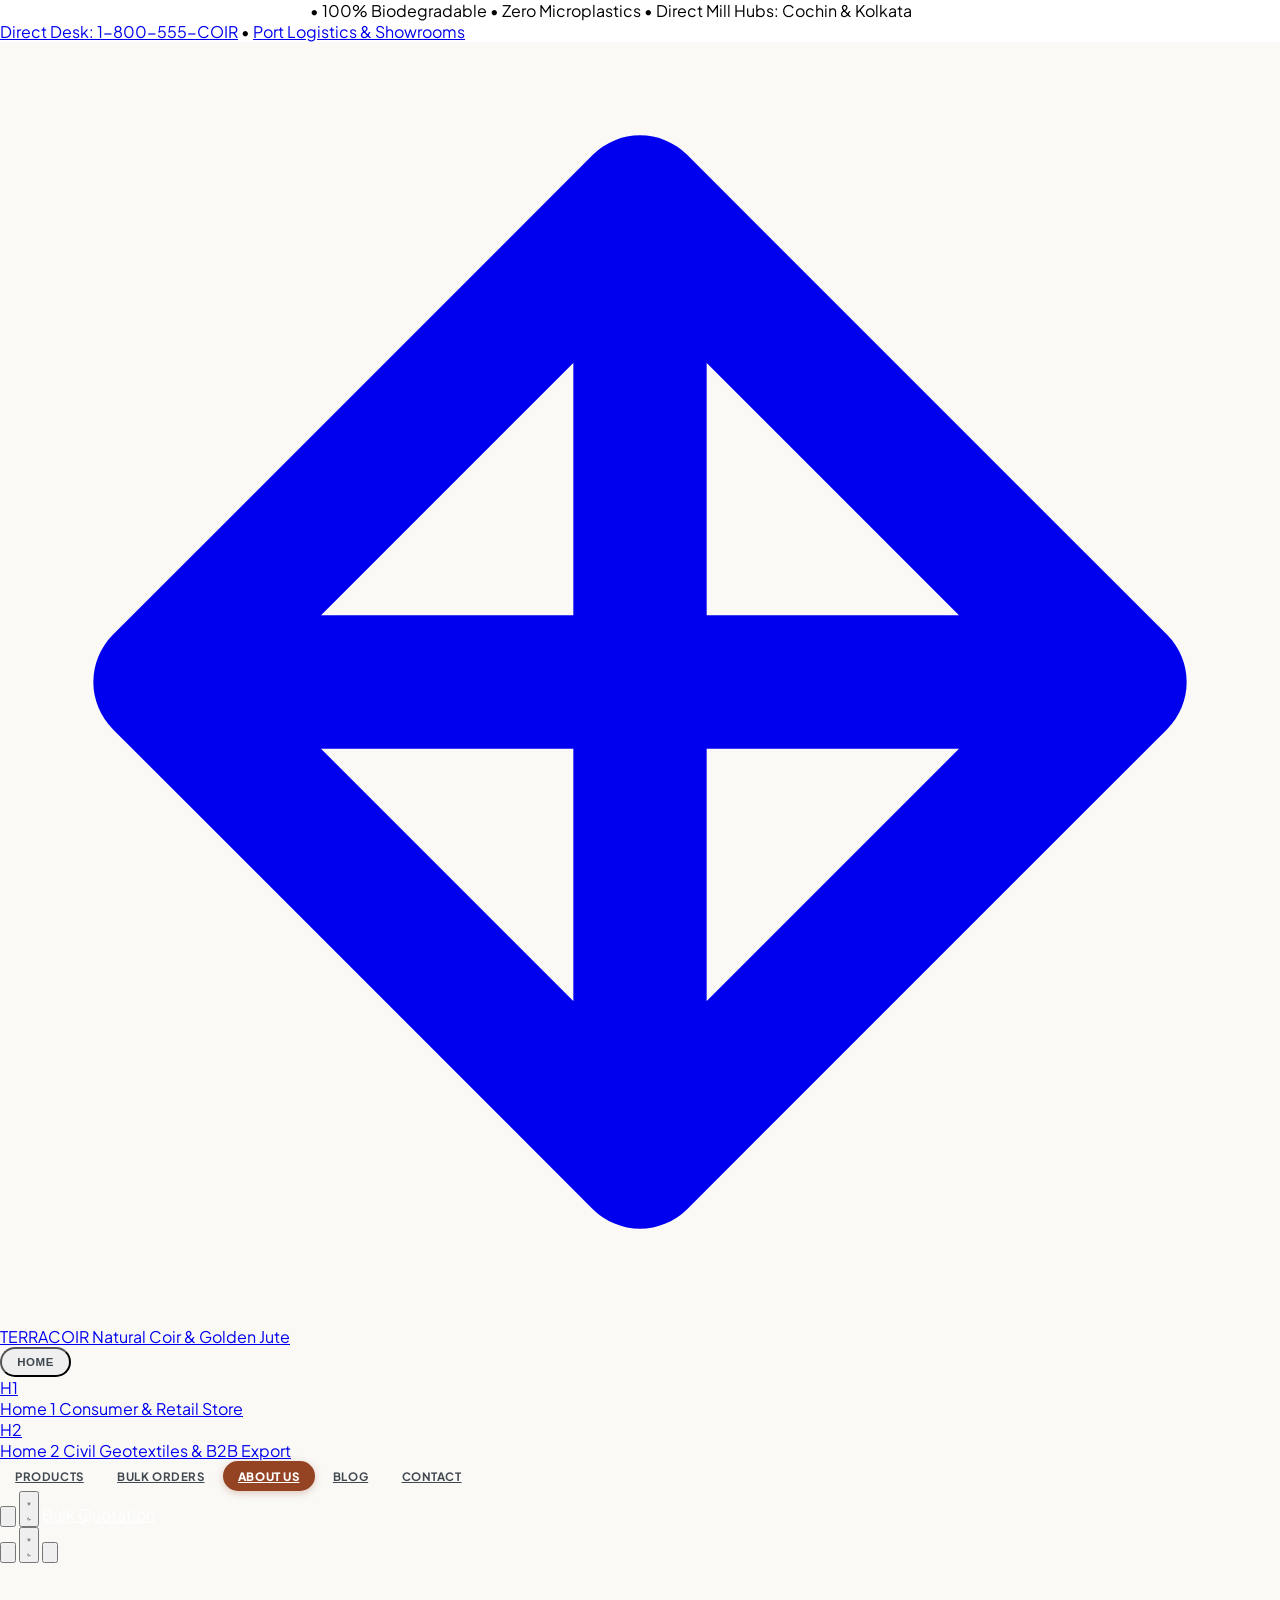
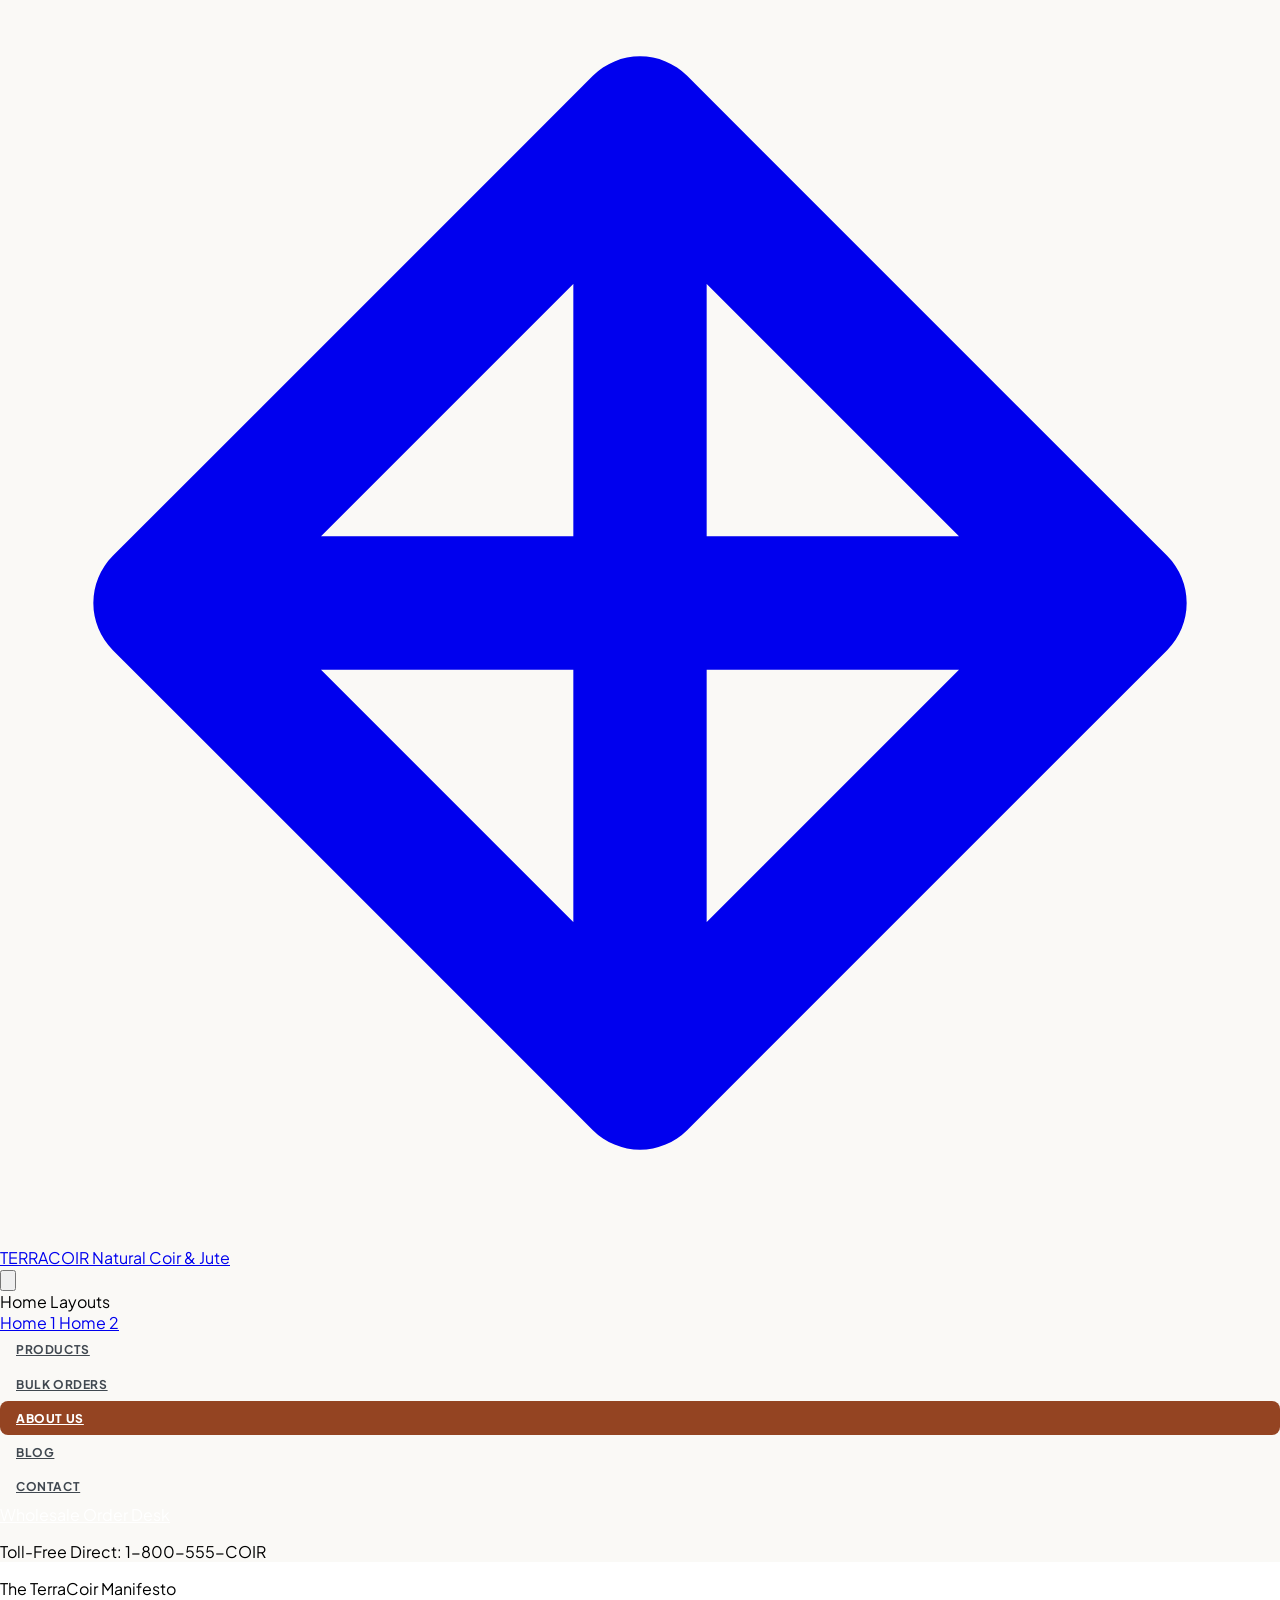
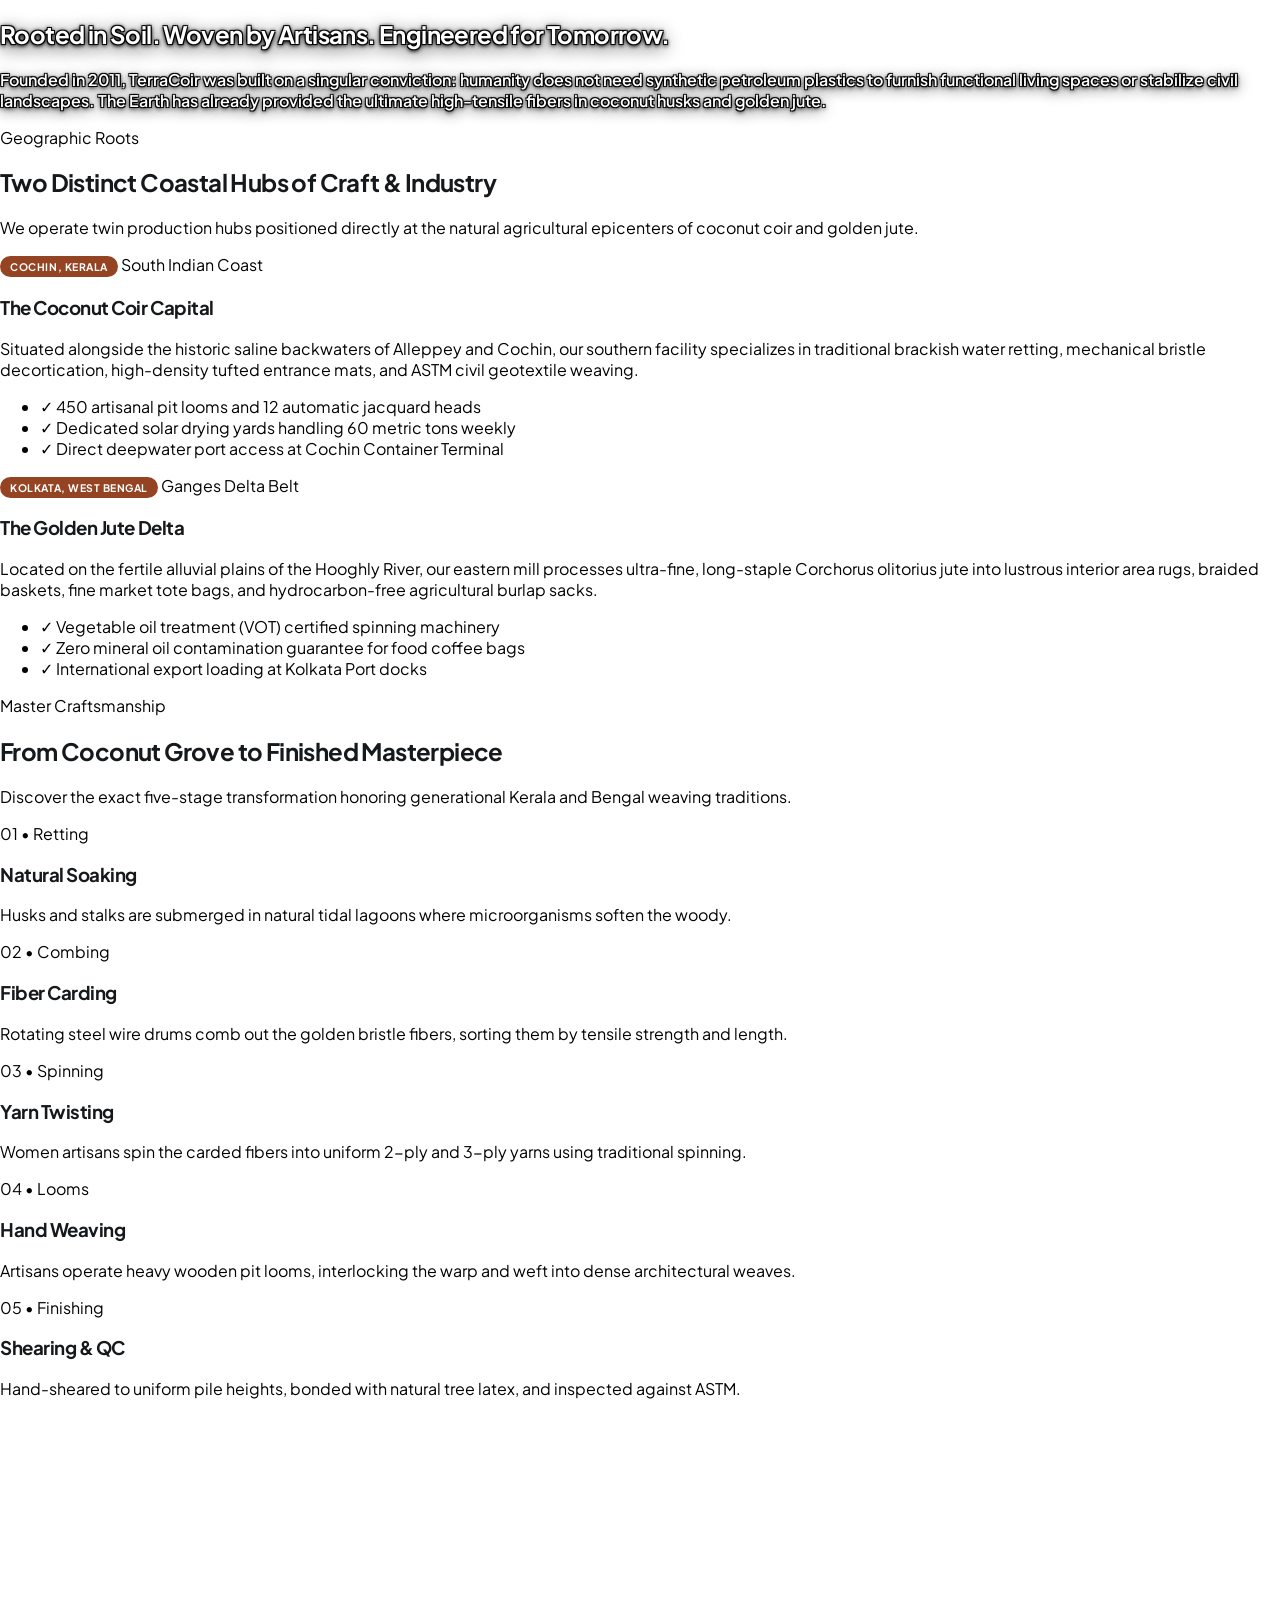
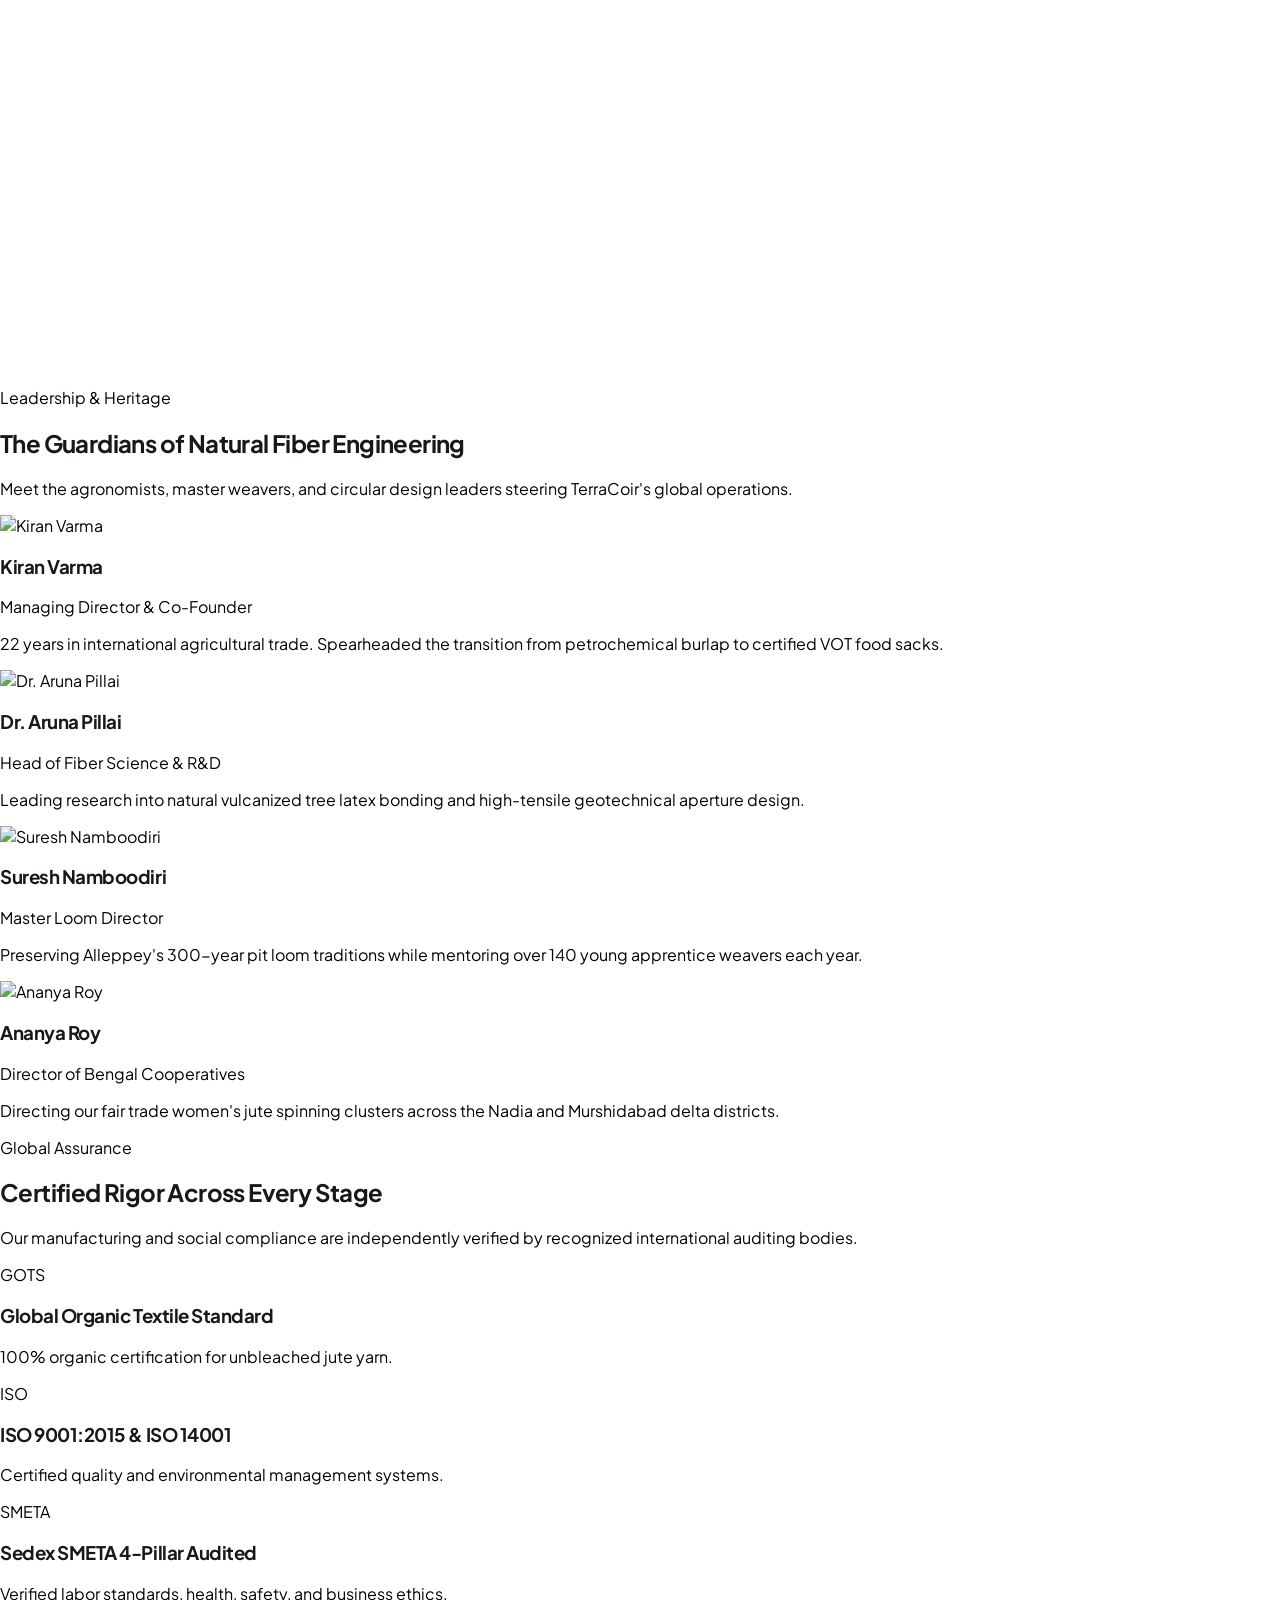
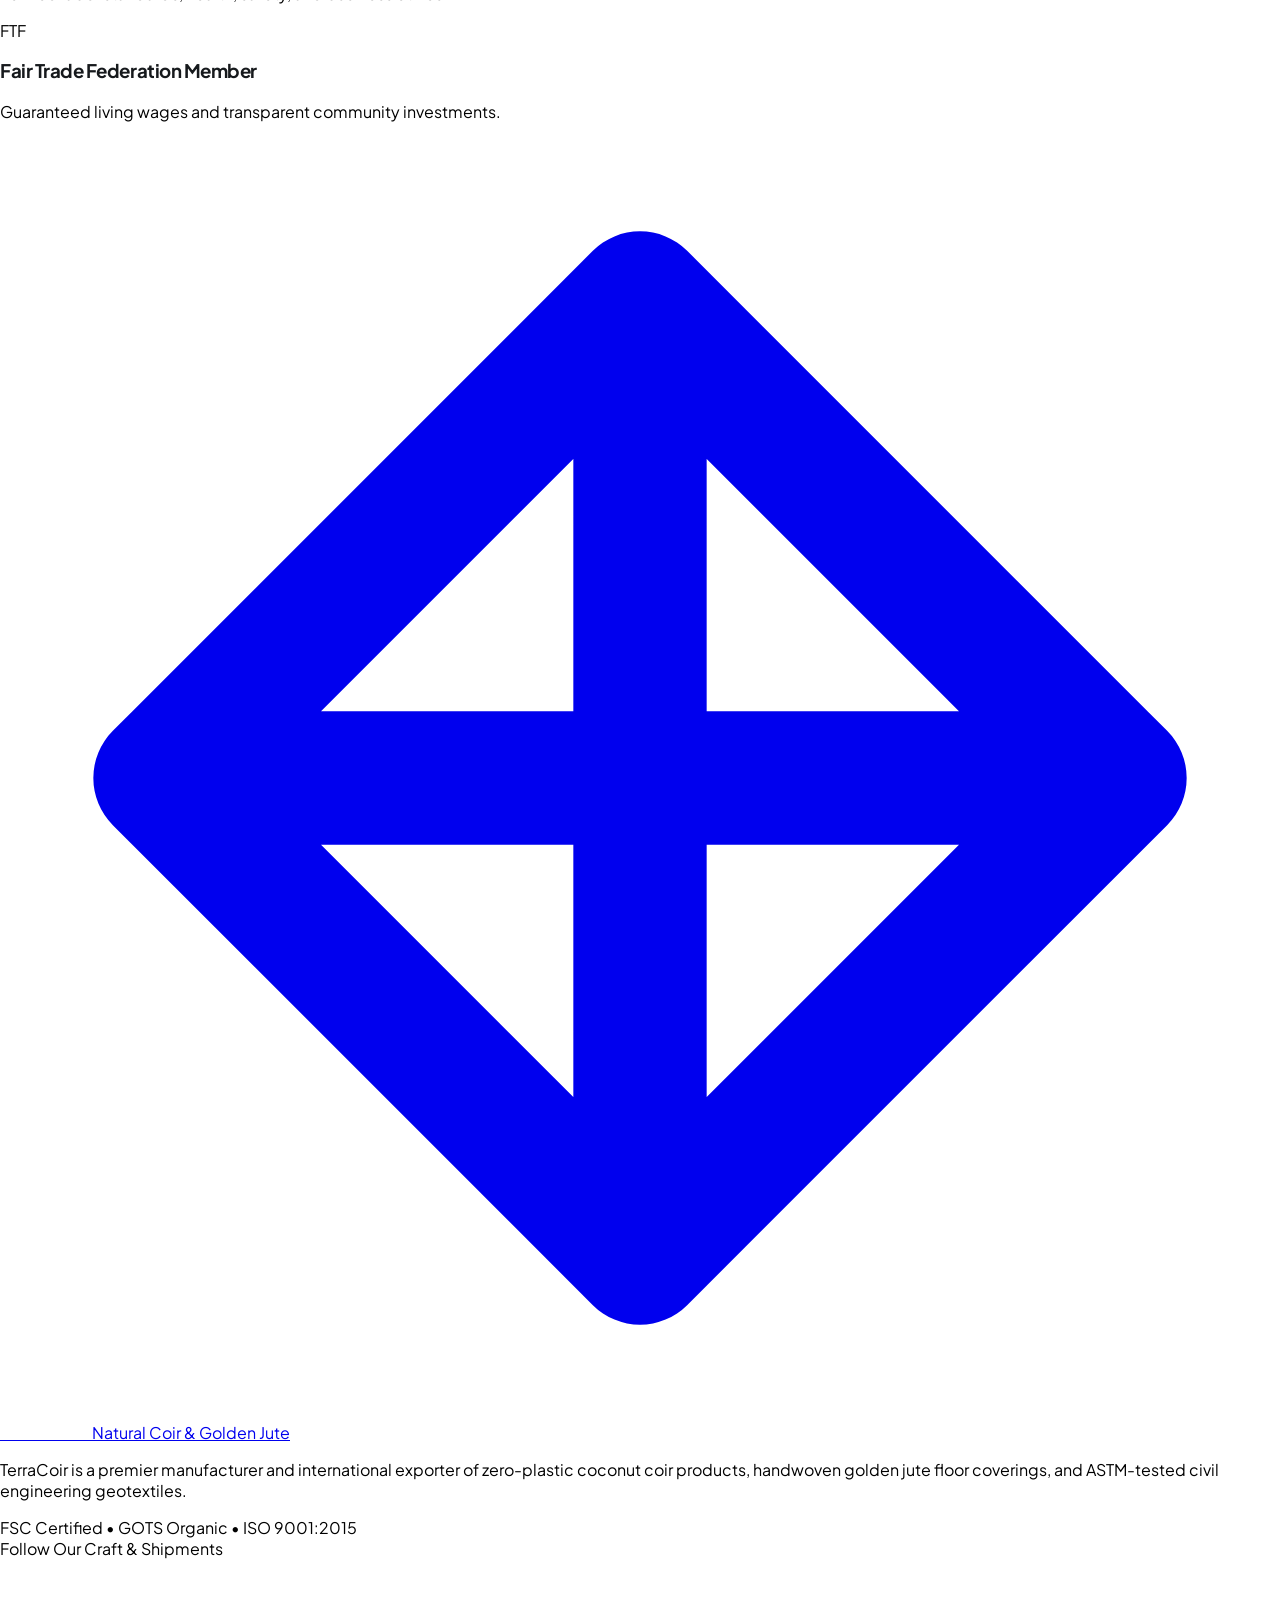
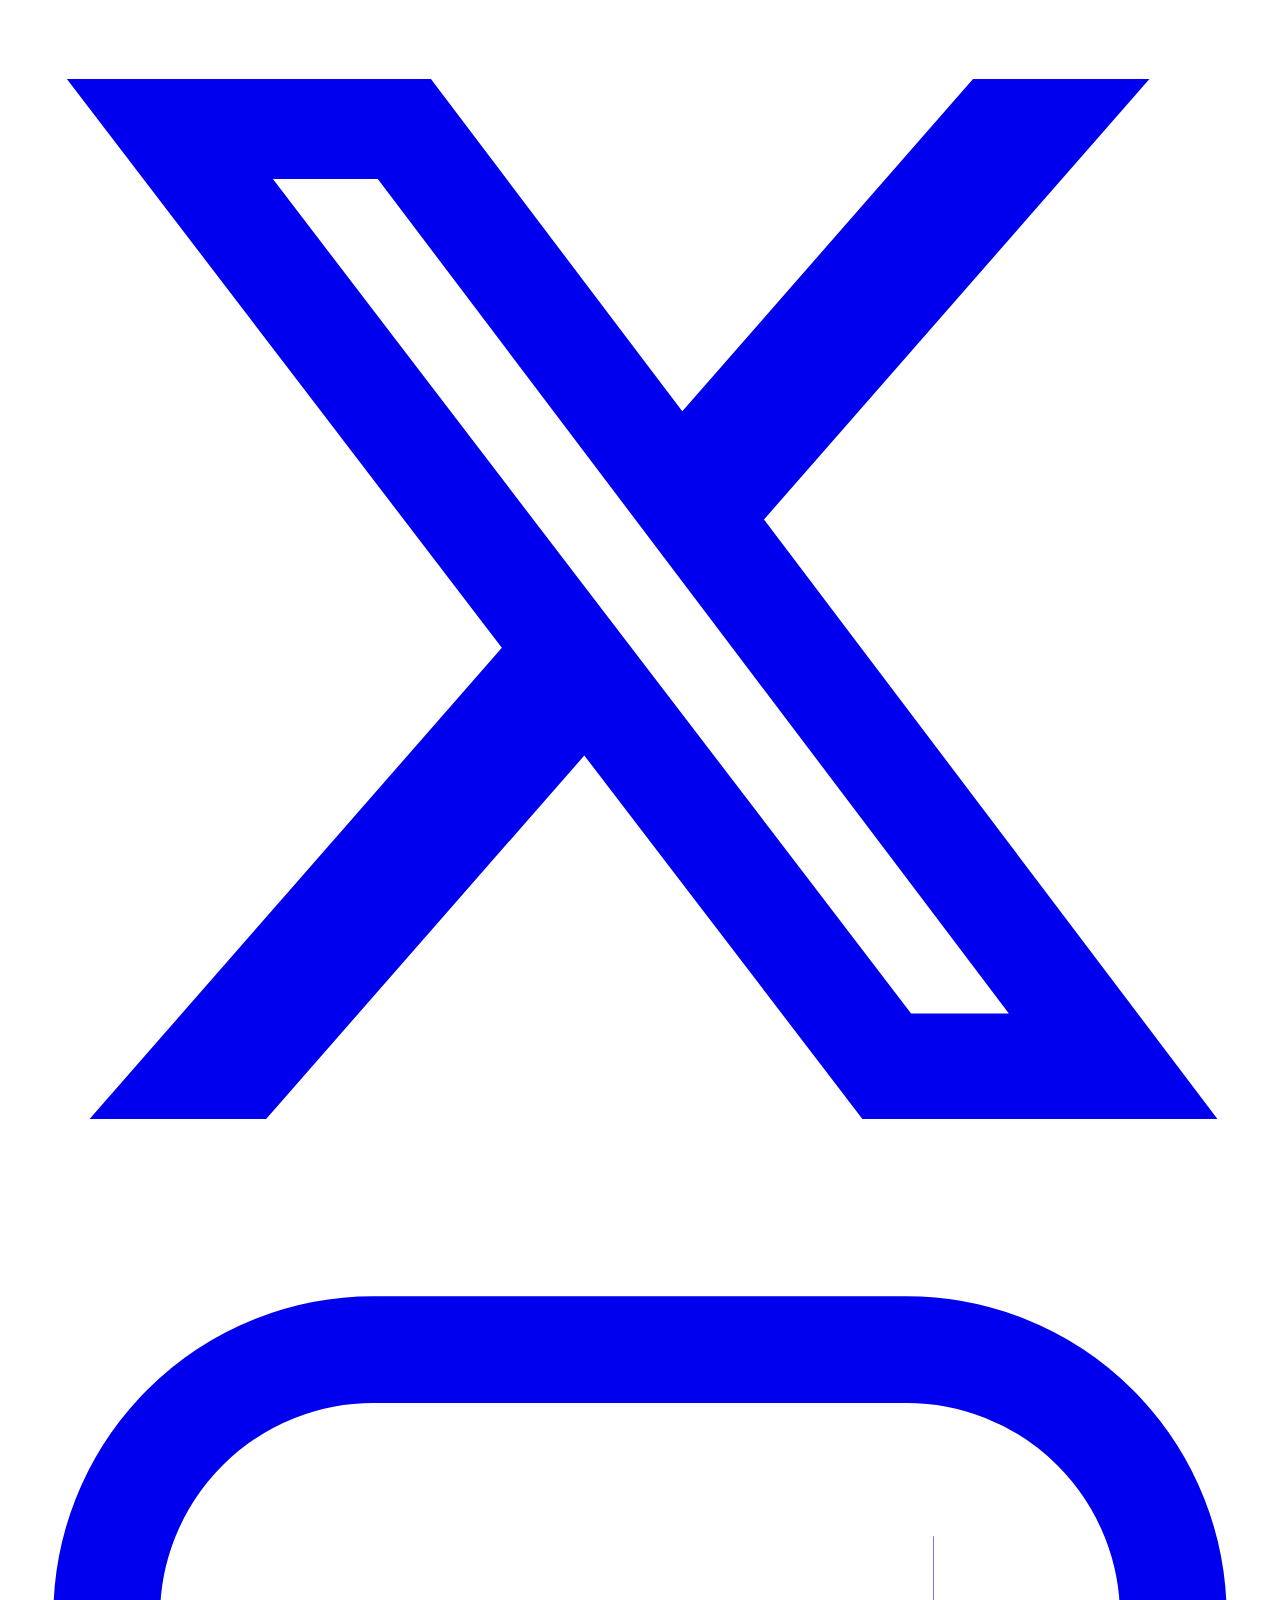
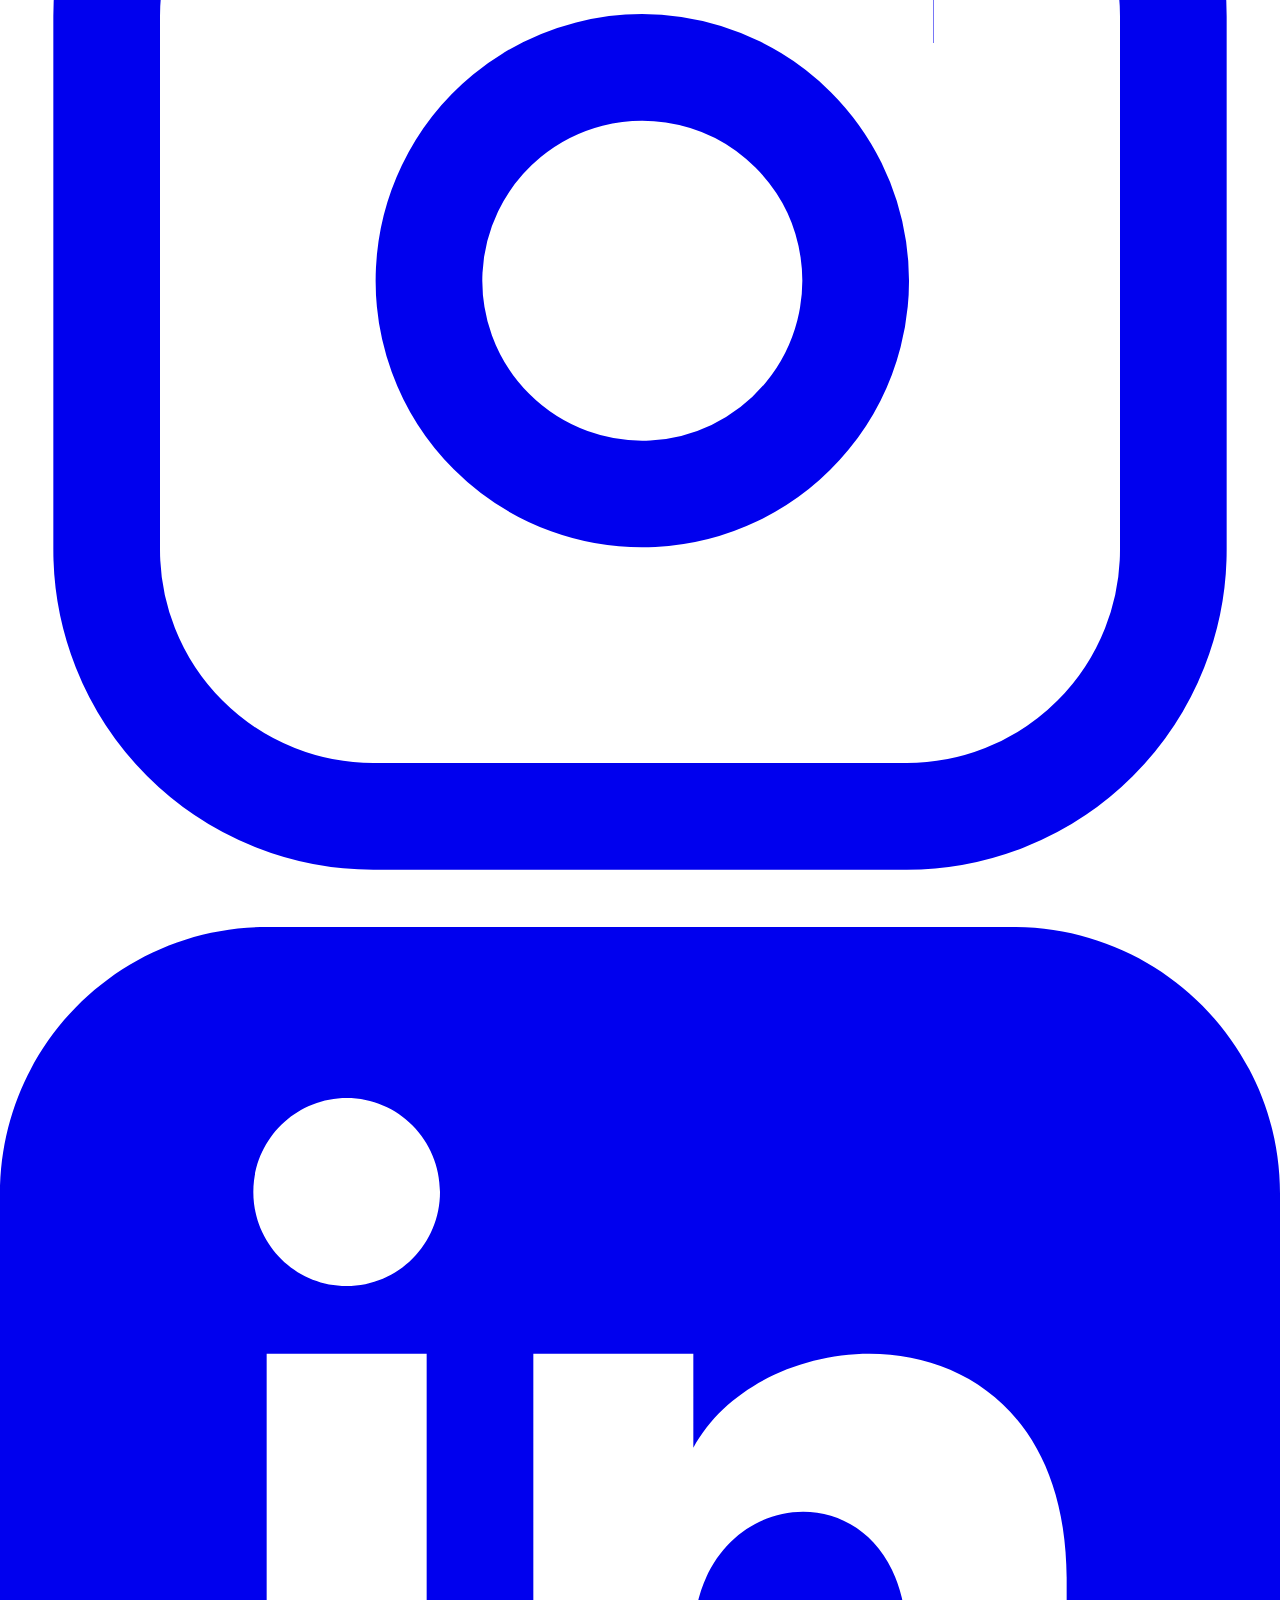
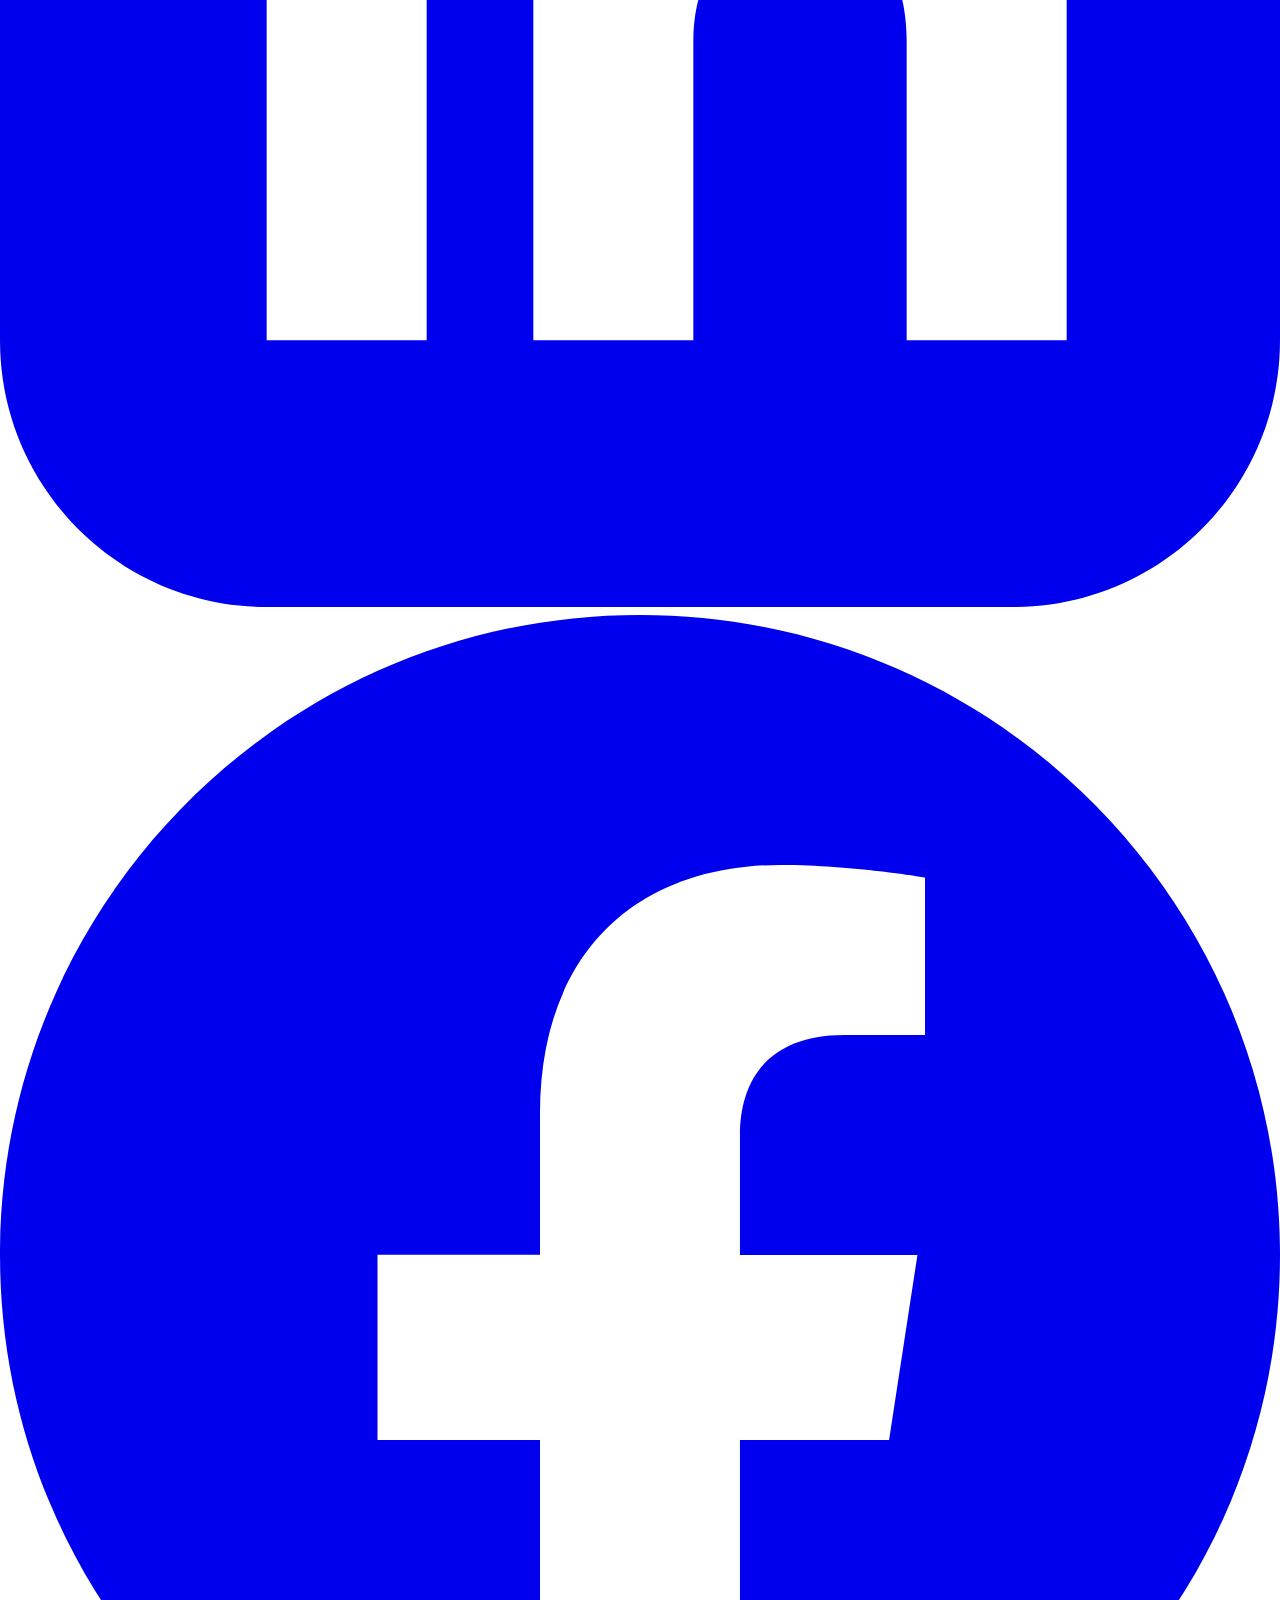
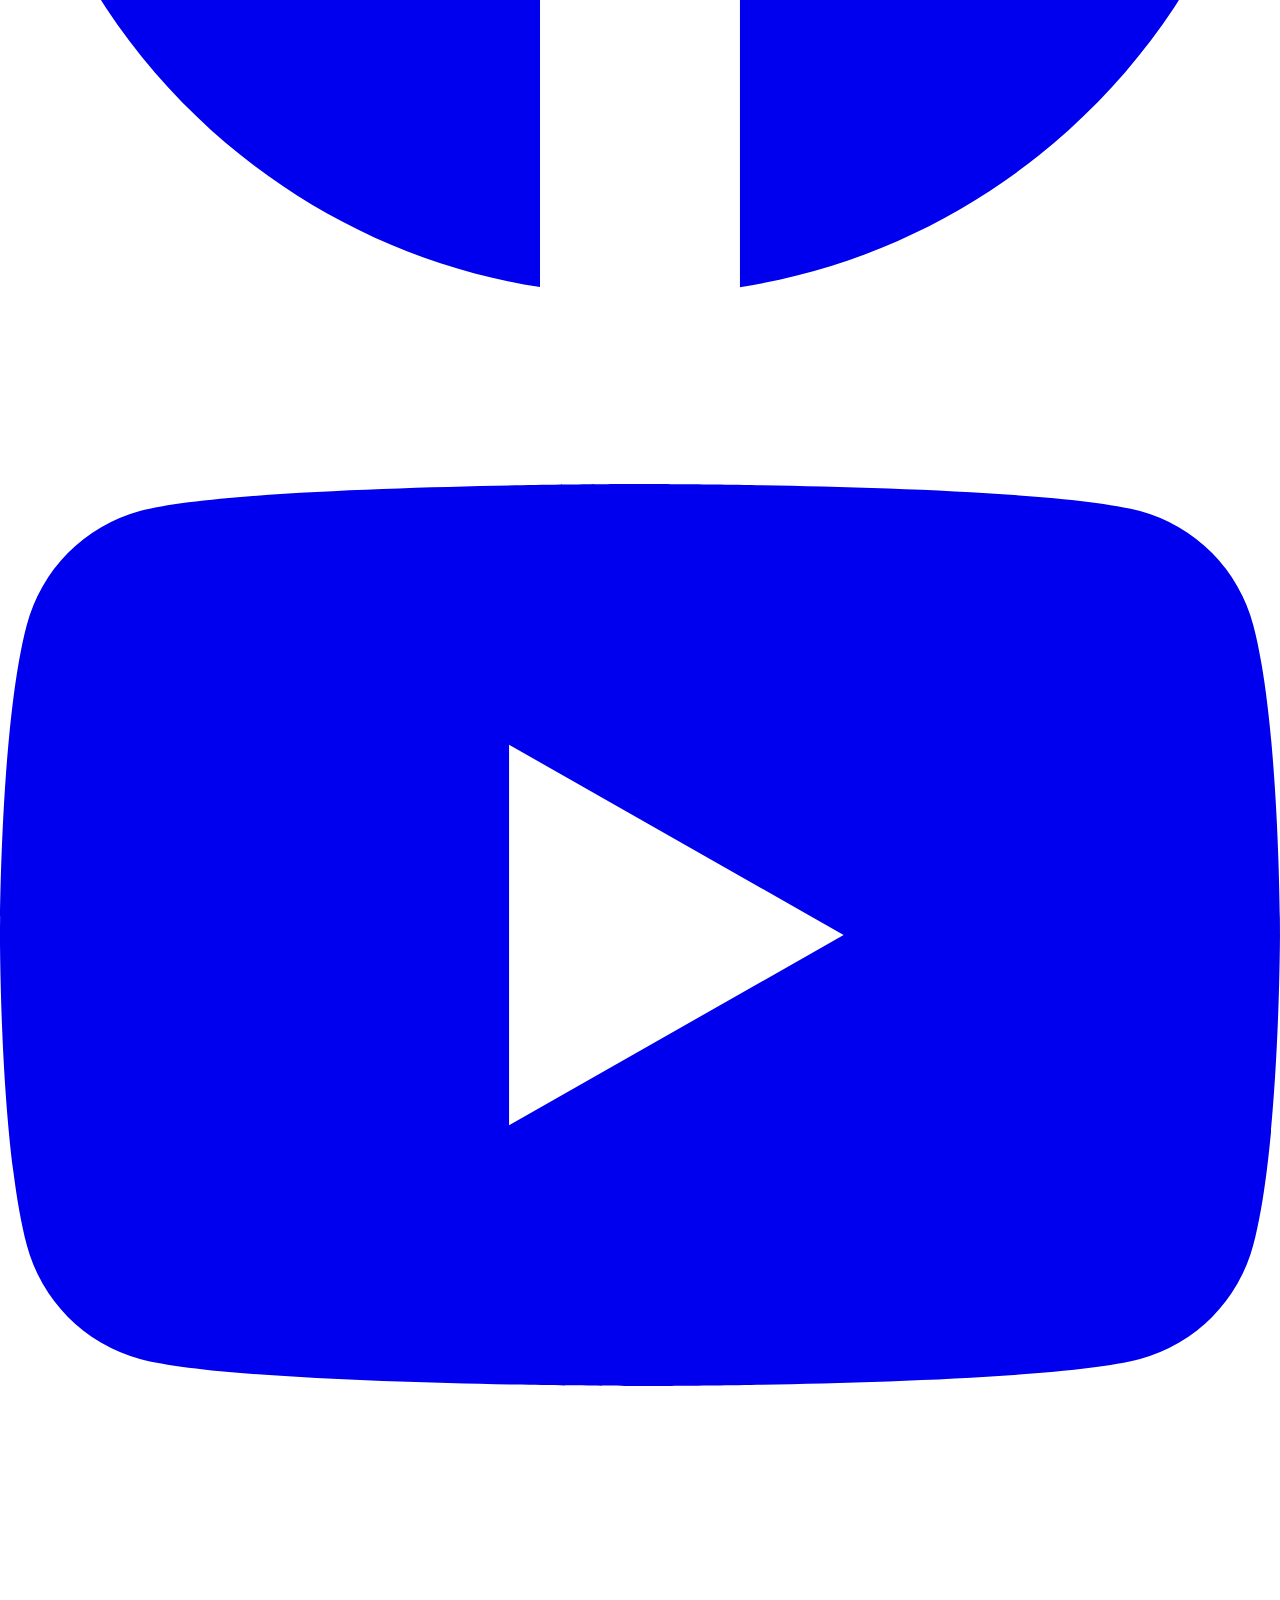
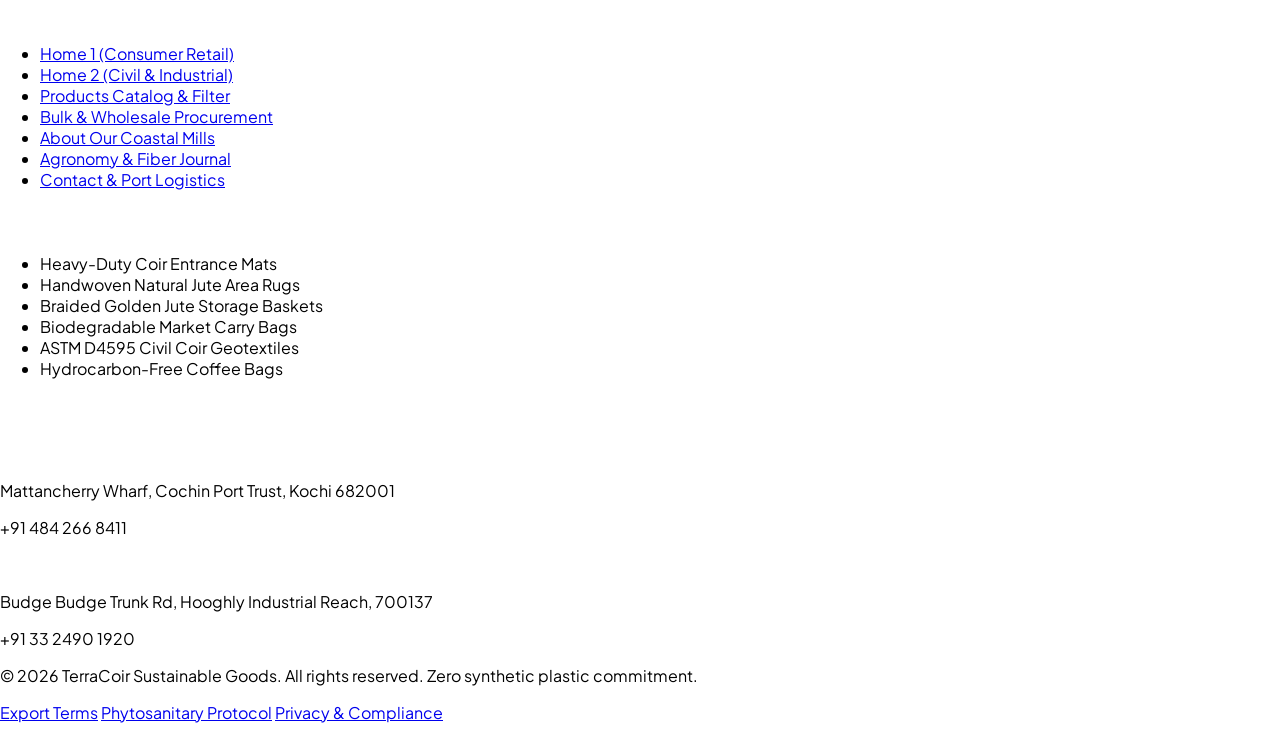
==== commit fe6ca69b: "fixed bugs" ====
--- a/about.html
+++ b/about.html
@@ -1,12 +1,14 @@
 <!DOCTYPE html>
 <html lang="en" dir="ltr" class="scroll-smooth">
+
 <head>
   <meta charset="UTF-8">
   <meta name="viewport" content="width=device-width, initial-scale=1.0">
   <title>About Our Coastal Mills | TerraCoir Heritage & Craftsmanship</title>
-  <meta name="description" content="Learn the story of TerraCoir: operating dual coastal facilities in Kerala and Bengal to produce 100% biodegradable coir mats and handwoven golden jute.">
+  <meta name="description"
+    content="Learn the story of TerraCoir: operating dual coastal facilities in Kerala and Bengal to produce 100% biodegradable coir mats and handwoven golden jute.">
   <link rel="icon" type="image/svg+xml" href="favicon.svg">
-  
+
   <!-- Tailwind CSS CDN -->
   <script src="https://cdn.tailwindcss.com"></script>
   <script>
@@ -39,17 +41,20 @@
       }
     }
   </script>
-  
+
   <!-- Global Custom Stylesheet -->
   <link rel="stylesheet" href="css/styles.css">
 </head>
-<body class="bg-[#faf9f6] dark:bg-[#111417] text-[#333d47] dark:text-[#e2e8f0] min-h-screen flex flex-col font-sans antialiased selection:bg-[#944422] selection:text-white w-full">
-  
+
+<body
+  class="bg-[#faf9f6] dark:bg-[#111417] text-[#333d47] dark:text-[#e2e8f0] min-h-screen flex flex-col font-sans antialiased selection:bg-[#944422] selection:text-white w-full">
+
   <!-- Top Utility Bar: Deep Obsidian Slate (#16191c) -->
   <div class="bg-[#16191c] text-[#cbd5e1] text-[11px] py-2 px-4 border-b border-[#2a3138] hidden md:block w-full">
     <div class="max-w-7xl mx-auto flex items-center justify-between gap-4">
       <div class="flex items-center gap-3 truncate font-medium">
-        <span class="inline-flex items-center gap-1.5 text-white font-bold"><span class="w-2 h-2 rounded-full bg-[#d4973b]"></span> FSC &amp; GOTS Certified Natural Coir &amp; Jute</span>
+        <span class="inline-flex items-center gap-1.5 text-white font-bold"><span
+            class="w-2 h-2 rounded-full bg-[#d4973b]"></span> FSC &amp; GOTS Certified Natural Coir &amp; Jute</span>
         <span class="text-[#d4973b]">&bull;</span>
         <span>100% Biodegradable &bull; Zero Microplastics</span>
         <span class="text-[#d4973b]">&bull;</span>
@@ -64,20 +69,27 @@
   </div>
 
   <!-- Global Sticky Header (Fully Responsive from 320px to 1440px+) -->
-  <header class="sticky top-0 z-50 bg-[#faf9f6] dark:bg-[#111417] border-b border-[#e6decb] dark:border-[#2a3138] w-full">
+  <header
+    class="sticky top-0 z-50 bg-[#faf9f6] dark:bg-[#111417] border-b border-[#e6decb] dark:border-[#2a3138] w-full">
     <div class="max-w-7xl mx-auto px-4 sm:px-6 lg:px-8 w-full">
       <div class="flex items-center justify-between h-16 sm:h-20 w-full gap-2">
-        
+
         <!-- Brand Logo & Mark -->
-        <a href="index.html" class="flex items-center gap-2.5 sm:gap-3 shrink-0 group" aria-label="TerraCoir Home">
-          <div class="w-9 h-9 sm:w-10 sm:h-10 bg-[#fbeee8] dark:bg-[#251e1a] rounded-lg flex items-center justify-center border border-[#944422]/20 shadow-sm transition-transform group-hover:scale-105 shrink-0">
-            <svg class="w-5 h-5 sm:w-6 sm:h-6 text-[#944422]" viewBox="0 0 24 24" fill="none" stroke="currentColor" stroke-width="2.5"><path stroke-linecap="round" stroke-linejoin="round" d="M12 3L3 12l9 9 9-9-9-9zM3 12h18M12 3v18"/></svg>
+        <a href="index.html" class="flex items-center gap-2.5 sm:gap-3 shrink-0 group relative z-20"
+          aria-label="TerraCoir Home">
+          <div
+            class="w-10 h-10 bg-[#fbeee8] dark:bg-[#251e1a] rounded-lg flex items-center justify-center border border-[#944422]/30 shadow-sm transition-transform group-hover:scale-105 shrink-0">
+            <svg class="w-5 h-5 sm:w-6 sm:h-6 text-[#944422]" viewBox="0 0 24 24" fill="none" stroke="currentColor"
+              stroke-width="2.5">
+              <path stroke-linecap="round" stroke-linejoin="round" d="M12 3L3 12l9 9 9-9-9-9zM3 12h18M12 3v18" />
+            </svg>
           </div>
           <div class="flex flex-col justify-center">
-            <span class="block text-lg sm:text-xl font-extrabold tracking-tight leading-tight brand-heading uppercase">
+            <span
+              class="block text-lg sm:text-xl font-extrabold tracking-tight leading-tight uppercase text-[#16191c] dark:text-white">
               TERRA<span class="text-[#944422]">COIR</span>
             </span>
-            <span class="hidden sm:block text-[9px] font-bold uppercase tracking-widest text-[#944422] dark:text-[#d4973b] leading-tight">
+            <span class="block text-[9px] font-bold uppercase tracking-widest text-[#944422] leading-tight">
               Natural Coir &amp; Golden Jute
             </span>
           </div>
@@ -85,15 +97,49 @@
 
         <!-- Desktop Navigation (Displayed on xl: 1280px+ to ensure zero clipping) -->
         <nav class="hidden xl:flex items-center gap-1.5 2xl:gap-2.5" aria-label="Main Navigation">
-          
-      <div class="relative shrink-0 home-select-wrapper">
-        <label for="desktop-home-select" class="sr-only">Select Home Page</label>
-        <select id="desktop-home-select" class="home-demo-select bg-[#ffffff] dark:bg-[#1c2127] border border-[#e6decb] dark:border-[#2a3138] text-xs font-semibold py-1.5 px-3 pr-8 rounded-full text-[#4b5563] dark:text-[#cbd5e1] hover:border-[#944422] focus:outline-none focus:ring-2 focus:ring-[#944422] cursor-pointer">
-          <option value="" selected disabled>Home Layouts &#x25BE;</option>
-          <option value="index.html">Home 1 (Consumer Retail)</option>
-          <option value="home-2.html">Home 2 (Civil & Industrial)</option>
-        </select>
-      </div>
+
+          <!-- Designed Home Dropdown Menu -->
+          <div class="relative group home-dropdown-container">
+            <button type="button" class="nav-link home-dropdown-btn flex items-center gap-1.5 cursor-pointer font-bold "
+              aria-expanded="false" aria-haspopup="true">
+              <span>Home</span>
+              <svg class="w-3.5 h-3.5 transition-transform duration-200 group-hover:rotate-180" fill="none"
+                stroke="currentColor" viewBox="0 0 24 24">
+                <path stroke-linecap="round" stroke-linejoin="round" stroke-width="2" d="M19 9l-7 7-7-7" />
+              </svg>
+            </button>
+
+            <div
+              class="home-dropdown-menu absolute left-0 top-full pt-2 w-64 opacity-0 pointer-events-none group-hover:opacity-100 group-hover:pointer-events-auto transition-all duration-200 z-50">
+              <div
+                class="bg-[#ffffff] dark:bg-[#1c2127] rounded-2xl shadow-2xl border border-[#e6decb] dark:border-[#2a3138] p-2 space-y-1">
+                <a href="index.html"
+                  class="flex items-start gap-3 p-2.5 rounded-xl transition-all hover:bg-stone-50 dark:hover:bg-[#252b33] text-[#16191c] dark:text-white">
+                  <div
+                    class="w-8 h-8 rounded-lg bg-stone-100 dark:bg-stone-800 text-[#944422] dark:text-[#d4973b] flex items-center justify-center shrink-0 text-xs font-black">
+                    H1
+                  </div>
+                  <div class="flex flex-col">
+                    <span class="text-xs font-bold leading-tight">Home 1</span>
+                    <span class="text-[11px] text-[#64748b] dark:text-[#94a3b8]">Consumer &amp; Retail Store</span>
+                  </div>
+                </a>
+                <a href="home-2.html"
+                  class="flex items-start gap-3 p-2.5 rounded-xl transition-all hover:bg-stone-50 dark:hover:bg-[#252b33] text-[#16191c] dark:text-white">
+                  <div
+                    class="w-8 h-8 rounded-lg bg-stone-100 dark:bg-stone-800 text-[#944422] dark:text-[#d4973b] flex items-center justify-center shrink-0 text-xs font-black">
+                    H2
+                  </div>
+                  <div class="flex flex-col">
+                    <span class="text-xs font-bold leading-tight">Home 2</span>
+                    <span class="text-[11px] text-[#64748b] dark:text-[#94a3b8]">Civil Geotextiles &amp; B2B
+                      Export</span>
+                  </div>
+                </a>
+              </div>
+            </div>
+          </div>
+
           <a href="products.html" class="nav-link ">Products</a>
           <a href="bulk-orders.html" class="nav-link ">Bulk Orders</a>
           <a href="about.html" class="nav-link active-page">About Us</a>
@@ -103,29 +149,60 @@
 
         <!-- Desktop Header Utilities (xl: 1280px+) -->
         <div class="hidden xl:flex items-center gap-2 2xl:gap-3 shrink-0">
-          <button type="button" class="rtl-toggle-btn p-2 rounded-full border border-[#e6decb] dark:border-[#2a3138] text-[#4b5563] dark:text-[#cbd5e1] hover:bg-[#fbeee8] hover:text-[#944422] dark:hover:bg-[#251e1a] transition-colors" title="Toggle RTL Direction" aria-label="Toggle RTL Direction">
-            <svg class="w-4 h-4" fill="none" stroke="currentColor" viewBox="0 0 24 24"><path stroke-linecap="round" stroke-linejoin="round" stroke-width="2" d="M8 7h12m0 0l-4-4m4 4l-4 4m0 6H4m0 0l4 4m-4-4l4-4"/></svg>
+          <button type="button"
+            class="rtl-toggle-btn p-2 rounded-full border border-[#e6decb] dark:border-[#2a3138] text-[#4b5563] dark:text-[#cbd5e1] hover:bg-[#fbeee8] hover:text-[#944422] dark:hover:bg-[#251e1a] transition-colors cursor-pointer"
+            title="Toggle RTL Direction" aria-label="Toggle RTL Direction">
+            <svg class="w-4 h-4" fill="none" stroke="currentColor" viewBox="0 0 24 24">
+              <path stroke-linecap="round" stroke-linejoin="round" stroke-width="2"
+                d="M8 7h12m0 0l-4-4m4 4l-4 4m0 6H4m0 0l4 4m-4-4l4-4" />
+            </svg>
           </button>
-          <button type="button" class="theme-toggle-btn p-2 rounded-full border border-[#e6decb] dark:border-[#2a3138] text-[#4b5563] dark:text-[#cbd5e1] hover:bg-[#fbeee8] hover:text-[#944422] dark:hover:bg-[#251e1a] transition-colors" title="Toggle Dark/Light Mode" aria-label="Toggle Dark/Light Mode">
-            <svg class="w-4 h-4 hidden dark:block text-[#d4973b]" fill="none" stroke="currentColor" viewBox="0 0 24 24"><path stroke-linecap="round" stroke-linejoin="round" stroke-width="2" d="M12 3v1m0 16v1m9-9h-1M4 12H3m15.364 6.364l-.707-.707M6.343 6.343l-.707-.707m12.728 0l-.707.707M6.343 17.657l-.707.707M16 12a4 4 0 11-8 0 4 4 0 018 0z"/></svg>
-            <svg class="w-4 h-4 block dark:hidden text-[#16191c]" fill="none" stroke="currentColor" viewBox="0 0 24 24"><path stroke-linecap="round" stroke-linejoin="round" stroke-width="2" d="M20.354 15.354A9 9 0 018.646 3.646 9.003 9.003 0 0012 21a9.003 9.003 0 008.354-5.646z"/></svg>
+          <button type="button"
+            class="theme-toggle-btn p-2 rounded-full border border-[#e6decb] dark:border-[#2a3138] text-[#4b5563] dark:text-[#cbd5e1] hover:bg-[#fbeee8] hover:text-[#944422] dark:hover:bg-[#251e1a] transition-colors cursor-pointer"
+            title="Toggle Dark/Light Mode" aria-label="Toggle Dark/Light Mode">
+            <svg class="w-4 h-4 hidden dark:block text-[#d4973b]" fill="none" stroke="currentColor" viewBox="0 0 24 24">
+              <path stroke-linecap="round" stroke-linejoin="round" stroke-width="2"
+                d="M12 3v1m0 16v1m9-9h-1M4 12H3m15.364 6.364l-.707-.707M6.343 6.343l-.707-.707m12.728 0l-.707.707M6.343 17.657l-.707.707M16 12a4 4 0 11-8 0 4 4 0 018 0z" />
+            </svg>
+            <svg class="w-4 h-4 block dark:hidden text-[#16191c]" fill="none" stroke="currentColor" viewBox="0 0 24 24">
+              <path stroke-linecap="round" stroke-linejoin="round" stroke-width="2"
+                d="M20.354 15.354A9 9 0 018.646 3.646 9.003 9.003 0 0012 21a9.003 9.003 0 008.354-5.646z" />
+            </svg>
           </button>
-          <a href="bulk-orders.html" class="bg-[#944422] hover:bg-[#793417] text-white text-xs font-bold px-4 py-2 rounded-full shadow-sm transition-all hover:shadow whitespace-nowrap">
+          <a href="bulk-orders.html"
+            class="bg-[#944422] hover:bg-[#793417] text-white text-xs font-bold px-4 py-2 rounded-full shadow-sm transition-all hover:shadow whitespace-nowrap">
             Bulk Quotation
           </a>
         </div>
 
         <!-- Mobile & Tablet Controls (Active below 1280px: xl:hidden) -->
         <div class="flex items-center gap-2 xl:hidden shrink-0">
-          <button type="button" class="rtl-toggle-btn p-2 rounded-full border border-[#e6decb] dark:border-[#2a3138] text-[#4b5563] dark:text-[#cbd5e1]" aria-label="Toggle RTL">
-            <svg class="w-4 h-4" fill="none" stroke="currentColor" viewBox="0 0 24 24"><path stroke-linecap="round" stroke-linejoin="round" stroke-width="2" d="M8 7h12m0 0l-4-4m4 4l-4 4m0 6H4m0 0l4 4m-4-4l4-4"/></svg>
+          <button type="button"
+            class="rtl-toggle-btn p-2 rounded-full border border-[#e6decb] dark:border-[#2a3138] text-[#4b5563] dark:text-[#cbd5e1]"
+            aria-label="Toggle RTL">
+            <svg class="w-4 h-4" fill="none" stroke="currentColor" viewBox="0 0 24 24">
+              <path stroke-linecap="round" stroke-linejoin="round" stroke-width="2"
+                d="M8 7h12m0 0l-4-4m4 4l-4 4m0 6H4m0 0l4 4m-4-4l4-4" />
+            </svg>
           </button>
-          <button type="button" class="theme-toggle-btn p-2 rounded-full border border-[#e6decb] dark:border-[#2a3138] text-[#4b5563] dark:text-[#cbd5e1]" aria-label="Toggle Theme">
-            <svg class="w-4 h-4 hidden dark:block text-[#d4973b]" fill="none" stroke="currentColor" viewBox="0 0 24 24"><path stroke-linecap="round" stroke-linejoin="round" stroke-width="2" d="M12 3v1m0 16v1m9-9h-1M4 12H3m15.364 6.364l-.707-.707M6.343 6.343l-.707-.707m12.728 0l-.707.707M6.343 17.657l-.707.707M16 12a4 4 0 11-8 0 4 4 0 018 0z"/></svg>
-            <svg class="w-4 h-4 block dark:hidden text-[#16191c]" fill="none" stroke="currentColor" viewBox="0 0 24 24"><path stroke-linecap="round" stroke-linejoin="round" stroke-width="2" d="M20.354 15.354A9 9 0 018.646 3.646 9.003 9.003 0 0012 21a9.003 9.003 0 008.354-5.646z"/></svg>
+          <button type="button"
+            class="theme-toggle-btn p-2 rounded-full border border-[#e6decb] dark:border-[#2a3138] text-[#4b5563] dark:text-[#cbd5e1]"
+            aria-label="Toggle Theme">
+            <svg class="w-4 h-4 hidden dark:block text-[#d4973b]" fill="none" stroke="currentColor" viewBox="0 0 24 24">
+              <path stroke-linecap="round" stroke-linejoin="round" stroke-width="2"
+                d="M12 3v1m0 16v1m9-9h-1M4 12H3m15.364 6.364l-.707-.707M6.343 6.343l-.707-.707m12.728 0l-.707.707M6.343 17.657l-.707.707M16 12a4 4 0 11-8 0 4 4 0 018 0z" />
+            </svg>
+            <svg class="w-4 h-4 block dark:hidden text-[#16191c]" fill="none" stroke="currentColor" viewBox="0 0 24 24">
+              <path stroke-linecap="round" stroke-linejoin="round" stroke-width="2"
+                d="M20.354 15.354A9 9 0 018.646 3.646 9.003 9.003 0 0012 21a9.003 9.003 0 008.354-5.646z" />
+            </svg>
           </button>
-          <button type="button" id="mobile-menu-toggle" class="mobile-menu-btn p-2 rounded-lg border border-[#e6decb] dark:border-[#2a3138] text-[#16191c] dark:text-white hover:bg-[#fbeee8] dark:hover:bg-[#251e1a]" aria-label="Open Navigation Menu">
-            <svg class="w-6 h-6" fill="none" stroke="currentColor" viewBox="0 0 24 24"><path stroke-linecap="round" stroke-linejoin="round" stroke-width="2" d="M4 6h16M4 12h16M4 18h16"/></svg>
+          <button type="button" id="mobile-menu-toggle"
+            class="mobile-menu-btn p-2 rounded-lg border border-[#e6decb] dark:border-[#2a3138] text-[#16191c] dark:text-white hover:bg-[#fbeee8] dark:hover:bg-[#251e1a]"
+            aria-label="Open Navigation Menu">
+            <svg class="w-6 h-6" fill="none" stroke="currentColor" viewBox="0 0 24 24">
+              <path stroke-linecap="round" stroke-linejoin="round" stroke-width="2" d="M4 6h16M4 12h16M4 18h16" />
+            </svg>
           </button>
         </div>
 
@@ -134,35 +211,63 @@
 
     <!-- Mobile Drawer Menu (Slide-in Modal) -->
     <div id="mobile-drawer" class="hidden fixed inset-0 z-50 bg-[#16191c]/80" aria-modal="true" role="dialog">
-      <div class="fixed top-0 right-0 bottom-0 w-80 max-w-full bg-[#faf9f6] dark:bg-[#16191c] border-l border-[#e6decb] dark:border-[#2a3138] p-6 flex flex-col justify-between overflow-y-auto shadow-2xl">
+      <div
+        class="fixed top-0 right-0 bottom-0 w-80 max-w-full bg-[#faf9f6] dark:bg-[#16191c] border-l border-[#e6decb] dark:border-[#2a3138] p-6 flex flex-col justify-between overflow-y-auto shadow-2xl">
         <div class="space-y-6">
           <div class="flex items-center justify-between pb-4 border-b border-[#e6decb] dark:border-[#2a3138]">
-            <span class="font-extrabold text-lg brand-heading uppercase">TERRA<span class="text-[#944422]">COIR</span></span>
-            <button type="button" id="mobile-drawer-close" class="mobile-menu-close p-2 rounded-lg text-[#4b5563] dark:text-[#cbd5e1] hover:bg-[#fbeee8] dark:hover:bg-[#251e1a]" aria-label="Close Navigation Menu">
-              <svg class="w-5 h-5" fill="none" stroke="currentColor" viewBox="0 0 24 24"><path stroke-linecap="round" stroke-linejoin="round" stroke-width="2" d="M6 18L18 6M6 6l12 12"/></svg>
+            <a href="index.html" class="flex items-center gap-2.5 group cursor-pointer" aria-label="TerraCoir Home">
+              <div
+                class="w-9 h-9 bg-[#fbeee8] dark:bg-[#251e1a] rounded-lg flex items-center justify-center border border-[#944422]/30 shadow-sm shrink-0">
+                <svg class="w-5 h-5 text-[#944422]" viewBox="0 0 24 24" fill="none" stroke="currentColor"
+                  stroke-width="2.5">
+                  <path stroke-linecap="round" stroke-linejoin="round" d="M12 3L3 12l9 9 9-9-9-9zM3 12h18M12 3v18" />
+                </svg>
+              </div>
+              <div class="flex flex-col justify-center">
+                <span
+                  class="block text-base font-extrabold uppercase tracking-tight text-[#16191c] dark:text-white">TERRA<span
+                    class="text-[#944422]">COIR</span></span>
+                <span class="block text-[8px] font-bold uppercase tracking-widest text-[#944422]">Natural Coir &amp;
+                  Jute</span>
+              </div>
+            </a>
+            <button type="button" id="mobile-drawer-close"
+              class="mobile-menu-close p-2 rounded-lg text-[#4b5563] dark:text-[#cbd5e1] hover:bg-[#fbeee8] dark:hover:bg-[#251e1a]"
+              aria-label="Close Navigation Menu">
+              <svg class="w-5 h-5" fill="none" stroke="currentColor" viewBox="0 0 24 24">
+                <path stroke-linecap="round" stroke-linejoin="round" stroke-width="2" d="M6 18L18 6M6 6l12 12" />
+              </svg>
             </button>
           </div>
 
-          <!-- Mobile Home Select -->
-          <div class="space-y-1.5">
-            <label for="mobile-home-select" class="block text-xs font-bold uppercase tracking-wider text-[#944422]">Layout Switcher</label>
-            <select id="mobile-home-select" class="home-demo-select w-full bg-[#ffffff] dark:bg-[#1c2127] border border-[#e6decb] dark:border-[#2a3138] text-xs font-bold py-2.5 px-3 rounded-lg text-[#16191c] dark:text-[#f2f4f8]">
-              <option value="" selected disabled>Home Layouts &#x25BE;</option><option value="index.html">Home 1 (Consumer Retail)</option><option value="home-2.html">Home 2 (Civil & Industrial)</option>
-            </select>
+          <!-- Mobile Home Accordion / Sublinks -->
+          <div class="space-y-1">
+            <span class="block text-xs font-bold uppercase tracking-wider text-[#944422] mb-1">Home Layouts</span>
+            <div class="grid grid-cols-2 gap-2">
+              <a href="index.html"
+                class="p-2.5 rounded-lg border text-center text-xs font-bold transition-all bg-white dark:bg-[#1c2127] border-[#e6decb] dark:border-[#2a3138] text-[#16191c] dark:text-white hover:border-[#944422]">
+                Home 1
+              </a>
+              <a href="home-2.html"
+                class="p-2.5 rounded-lg border text-center text-xs font-bold transition-all bg-white dark:bg-[#1c2127] border-[#e6decb] dark:border-[#2a3138] text-[#16191c] dark:text-white hover:border-[#944422]">
+                Home 2
+              </a>
+            </div>
           </div>
 
           <!-- Mobile Nav Links -->
           <nav class="flex flex-col space-y-1" aria-label="Mobile Navigation">
             <a href="products.html" class="mobile-nav-link ">Products</a>
-        <a href="bulk-orders.html" class="mobile-nav-link ">Bulk Orders</a>
-        <a href="about.html" class="mobile-nav-link active-page">About Us</a>
-        <a href="blog.html" class="mobile-nav-link ">Blog</a>
-        <a href="contact.html" class="mobile-nav-link ">Contact</a>
+            <a href="bulk-orders.html" class="mobile-nav-link ">Bulk Orders</a>
+            <a href="about.html" class="mobile-nav-link active-page">About Us</a>
+            <a href="blog.html" class="mobile-nav-link ">Blog</a>
+            <a href="contact.html" class="mobile-nav-link ">Contact</a>
           </nav>
         </div>
 
         <div class="pt-6 border-t border-[#e6decb] dark:border-[#2a3138] space-y-3">
-          <a href="bulk-orders.html" class="block w-full py-2.5 px-4 text-center bg-[#944422] text-white font-bold text-xs rounded-lg uppercase tracking-wider shadow-sm">
+          <a href="bulk-orders.html"
+            class="block w-full py-2.5 px-4 text-center bg-[#944422] text-white font-bold text-xs rounded-lg uppercase tracking-wider shadow-sm">
             Wholesale Order Desk
           </a>
           <p class="text-[11px] text-[#6b7280] dark:text-[#94a3b8] text-center">
@@ -173,21 +278,30 @@
     </div>
   </header>
 
+
+
   <main class="flex-grow w-full">
 
     <!-- Section 1: Hero Banner with Raw Background Image (Zero Overlays, Zero Opacity) -->
-    <section class="relative min-h-[380px] sm:min-h-[440px] flex items-center justify-center hero-raw-bg border-b border-[#e6decb] dark:border-[#2a3138]" style="background-image: url('https://images.pexels.com/photos/36319628/pexels-photo-36319628.jpeg');">
-      <div class="max-w-7xl mx-auto px-4 sm:px-6 lg:px-8 py-16 sm:py-20 w-full flex flex-col items-center justify-center text-center">
+    <section
+      class="relative min-h-[380px] sm:min-h-[440px] flex items-center justify-center hero-raw-bg border-b border-[#e6decb] dark:border-[#2a3138]"
+      style="background-image: url('https://images.pexels.com/photos/36319628/pexels-photo-36319628.jpeg');">
+      <div
+        class="max-w-7xl mx-auto px-4 sm:px-6 lg:px-8 py-16 sm:py-20 w-full flex flex-col items-center justify-center text-center">
         <div class="max-w-3xl mx-auto space-y-4 text-center">
-          <div class="inline-flex items-center gap-2 px-3.5 py-1.5 rounded-full bg-[#16191c]/90 text-[#d4973b] text-xs font-bold uppercase tracking-wider border border-[#d4973b]/40 shadow-lg mx-auto">
+          <div
+            class="inline-flex items-center gap-2 px-3.5 py-1.5 rounded-full bg-[#16191c]/90 text-[#d4973b] text-xs font-bold uppercase tracking-wider border border-[#d4973b]/40 shadow-lg mx-auto">
             <span class="w-2 h-2 rounded-full bg-[#d4973b]"></span>
             The TerraCoir Manifesto
           </div>
           <h1 class="text-3xl sm:text-5xl font-black hero-heavy-shadow text-white text-center">
             Rooted in Soil. Woven by Artisans. Engineered for Tomorrow.
           </h1>
-          <p class="text-sm sm:text-base lg:text-lg text-white hero-subtext-shadow leading-relaxed font-semibold max-w-2xl mx-auto text-center">
-            Founded in 2011, TerraCoir was built on a singular conviction: humanity does not need synthetic petroleum plastics to furnish functional living spaces or stabilize civil landscapes. The Earth has already provided the ultimate high-tensile fibers in coconut husks and golden jute.
+          <p
+            class="text-sm sm:text-base lg:text-lg text-white hero-subtext-shadow leading-relaxed font-semibold max-w-2xl mx-auto text-center">
+            Founded in 2011, TerraCoir was built on a singular conviction: humanity does not need synthetic petroleum
+            plastics to furnish functional living spaces or stabilize civil landscapes. The Earth has already provided
+            the ultimate high-tensile fibers in coconut husks and golden jute.
           </p>
         </div>
       </div>
@@ -196,43 +310,54 @@
     <!-- Section 2: Our Two Coastal Hubs: Kerala & Bengal -->
     <section class="py-14 sm:py-18 bg-white dark:bg-[#16191c] border-b border-[#e6decb] dark:border-[#2a3138]">
       <div class="max-w-7xl mx-auto px-4 sm:px-6 lg:px-8">
-        
+
         <div class="text-center max-w-3xl mx-auto space-y-3 mb-12">
-          <span class="text-xs font-bold uppercase tracking-widest text-[#944422] dark:text-[#d4973b]">Geographic Roots</span>
-          <h2 class="text-2xl sm:text-3xl font-extrabold brand-heading">Two Distinct Coastal Hubs of Craft &amp; Industry</h2>
+          <span class="text-xs font-bold uppercase tracking-widest text-[#944422] dark:text-[#d4973b]">Geographic
+            Roots</span>
+          <h2 class="text-2xl sm:text-3xl font-extrabold brand-heading">Two Distinct Coastal Hubs of Craft &amp;
+            Industry</h2>
           <p class="text-xs sm:text-sm text-[#64748b] dark:text-[#94a3b8]">
-            We operate twin production hubs positioned directly at the natural agricultural epicenters of coconut coir and golden jute.
+            We operate twin production hubs positioned directly at the natural agricultural epicenters of coconut coir
+            and golden jute.
           </p>
         </div>
 
         <div class="grid grid-cols-1 md:grid-cols-2 gap-8">
-          
-          <div class="p-8 rounded-2xl bg-[#faf9f6] dark:bg-[#1c2127] border border-[#e6decb] dark:border-[#2a3138] space-y-4">
+
+          <div
+            class="p-8 rounded-2xl bg-[#faf9f6] dark:bg-[#1c2127] border border-[#e6decb] dark:border-[#2a3138] space-y-4">
             <div class="flex items-center justify-between">
               <span class="badge-clay">Cochin, Kerala</span>
               <span class="text-xs font-bold text-[#64748b] dark:text-[#94a3b8]">South Indian Coast</span>
             </div>
             <h3 class="text-xl font-bold text-[#16191c] dark:text-white">The Coconut Coir Capital</h3>
             <p class="text-xs sm:text-sm text-[#4b5563] dark:text-[#94a3b8] leading-relaxed">
-              Situated alongside the historic saline backwaters of Alleppey and Cochin, our southern facility specializes in traditional brackish water retting, mechanical bristle decortication, high-density tufted entrance mats, and ASTM civil geotextile weaving.
+              Situated alongside the historic saline backwaters of Alleppey and Cochin, our southern facility
+              specializes in traditional brackish water retting, mechanical bristle decortication, high-density tufted
+              entrance mats, and ASTM civil geotextile weaving.
             </p>
-            <ul class="text-xs text-[#64748b] dark:text-[#94a3b8] space-y-2 pt-2 border-t border-[#e6decb] dark:border-[#2a3138]">
+            <ul
+              class="text-xs text-[#64748b] dark:text-[#94a3b8] space-y-2 pt-2 border-t border-[#e6decb] dark:border-[#2a3138]">
               <li>✓ 450 artisanal pit looms and 12 automatic jacquard heads</li>
               <li>✓ Dedicated solar drying yards handling 60 metric tons weekly</li>
               <li>✓ Direct deepwater port access at Cochin Container Terminal</li>
             </ul>
           </div>
 
-          <div class="p-8 rounded-2xl bg-[#faf9f6] dark:bg-[#1c2127] border border-[#e6decb] dark:border-[#2a3138] space-y-4">
+          <div
+            class="p-8 rounded-2xl bg-[#faf9f6] dark:bg-[#1c2127] border border-[#e6decb] dark:border-[#2a3138] space-y-4">
             <div class="flex items-center justify-between">
               <span class="badge-clay">Kolkata, West Bengal</span>
               <span class="text-xs font-bold text-[#64748b] dark:text-[#94a3b8]">Ganges Delta Belt</span>
             </div>
             <h3 class="text-xl font-bold text-[#16191c] dark:text-white">The Golden Jute Delta</h3>
             <p class="text-xs sm:text-sm text-[#4b5563] dark:text-[#94a3b8] leading-relaxed">
-              Located on the fertile alluvial plains of the Hooghly River, our eastern mill processes ultra-fine, long-staple Corchorus olitorius jute into lustrous interior area rugs, braided baskets, fine market tote bags, and hydrocarbon-free agricultural burlap sacks.
+              Located on the fertile alluvial plains of the Hooghly River, our eastern mill processes ultra-fine,
+              long-staple Corchorus olitorius jute into lustrous interior area rugs, braided baskets, fine market tote
+              bags, and hydrocarbon-free agricultural burlap sacks.
             </p>
-            <ul class="text-xs text-[#64748b] dark:text-[#94a3b8] space-y-2 pt-2 border-t border-[#e6decb] dark:border-[#2a3138]">
+            <ul
+              class="text-xs text-[#64748b] dark:text-[#94a3b8] space-y-2 pt-2 border-t border-[#e6decb] dark:border-[#2a3138]">
               <li>✓ Vegetable oil treatment (VOT) certified spinning machinery</li>
               <li>✓ Zero mineral oil contamination guarantee for food coffee bags</li>
               <li>✓ International export loading at Kolkata Port docks</li>
@@ -247,45 +372,66 @@
     <!-- Section 3: The 5-Step Artisanal Spinning & Weaving Process -->
     <section class="py-14 sm:py-18 bg-[#faf9f6] dark:bg-[#111417] border-b border-[#e6decb] dark:border-[#2a3138]">
       <div class="max-w-7xl mx-auto px-4 sm:px-6 lg:px-8">
-        
+
         <div class="text-center max-w-3xl mx-auto space-y-3 mb-12">
-          <span class="text-xs font-bold uppercase tracking-widest text-[#944422] dark:text-[#d4973b]">Master Craftsmanship</span>
+          <span class="text-xs font-bold uppercase tracking-widest text-[#944422] dark:text-[#d4973b]">Master
+            Craftsmanship</span>
           <h2 class="text-2xl sm:text-3xl font-extrabold brand-heading">From Coconut Grove to Finished Masterpiece</h2>
           <p class="text-xs sm:text-sm text-[#64748b] dark:text-[#94a3b8]">
             Discover the exact five-stage transformation honoring generational Kerala and Bengal weaving traditions.
           </p>
         </div>
 
-        <div class="grid grid-cols-1 md:grid-cols-5 gap-4">
-          
-          <div class="p-5 rounded-xl bg-white dark:bg-[#1c2127] border border-[#e6decb] dark:border-[#2a3138] space-y-2">
-            <span class="text-xs font-black text-[#944422] dark:text-[#d4973b]">01 &bull; Retting</span>
-            <h3 class="text-sm font-bold text-[#16191c] dark:text-white">Natural Soaking</h3>
-            <p class="text-[11px] text-[#64748b] dark:text-[#94a3b8] leading-relaxed">Husks and stalks are submerged in natural tidal lagoons where microorganisms soften the woody core.</p>
-          </div>
-
-          <div class="p-5 rounded-xl bg-white dark:bg-[#1c2127] border border-[#e6decb] dark:border-[#2a3138] space-y-2">
-            <span class="text-xs font-black text-[#944422] dark:text-[#d4973b]">02 &bull; Combing</span>
-            <h3 class="text-sm font-bold text-[#16191c] dark:text-white">Fiber Carding</h3>
-            <p class="text-[11px] text-[#64748b] dark:text-[#94a3b8] leading-relaxed">Rotating steel wire drums comb out the golden bristle fibers, sorting them by tensile strength and length.</p>
-          </div>
-
-          <div class="p-5 rounded-xl bg-white dark:bg-[#1c2127] border border-[#e6decb] dark:border-[#2a3138] space-y-2">
-            <span class="text-xs font-black text-[#944422] dark:text-[#d4973b]">03 &bull; Spinning</span>
-            <h3 class="text-sm font-bold text-[#16191c] dark:text-white">Yarn Twisting</h3>
-            <p class="text-[11px] text-[#64748b] dark:text-[#94a3b8] leading-relaxed">Women artisans spin the carded fibers into uniform 2-ply and 3-ply yarns using traditional spinning wheels.</p>
-          </div>
-
-          <div class="p-5 rounded-xl bg-white dark:bg-[#1c2127] border border-[#e6decb] dark:border-[#2a3138] space-y-2">
-            <span class="text-xs font-black text-[#944422] dark:text-[#d4973b]">04 &bull; Looms</span>
-            <h3 class="text-sm font-bold text-[#16191c] dark:text-white">Hand Weaving</h3>
-            <p class="text-[11px] text-[#64748b] dark:text-[#94a3b8] leading-relaxed">Artisans operate heavy wooden pit looms, interlocking the warp and weft into dense architectural weaves.</p>
-          </div>
-
-          <div class="p-5 rounded-xl bg-white dark:bg-[#1c2127] border border-[#e6decb] dark:border-[#2a3138] space-y-2">
-            <span class="text-xs font-black text-[#944422] dark:text-[#d4973b]">05 &bull; Finishing</span>
-            <h3 class="text-sm font-bold text-[#16191c] dark:text-white">Shearing &amp; QC</h3>
-            <p class="text-[11px] text-[#64748b] dark:text-[#94a3b8] leading-relaxed">Hand-sheared to uniform pile heights, bonded with natural tree latex, and inspected against ASTM standards.</p>
+        <!-- 
+          Updated Grid: 
+          Uses items-stretch to make all cards equal height, 
+          but lets the internal text align naturally at the top.
+        -->
+        <div class="grid grid-cols-1 sm:grid-cols-2 lg:grid-cols-5 gap-4 sm:gap-6 items-stretch">
+
+          <!-- Card 1 -->
+          <div
+            class="h-full p-5 rounded-xl bg-white dark:bg-[#1c2127] border border-[#e6decb] dark:border-[#2a3138] shadow-sm transition-transform duration-300 hover:-translate-y-1">
+            <span class="block text-xs font-black text-[#944422] dark:text-[#d4973b] mb-1">01 &bull; Retting</span>
+            <h3 class="text-sm font-bold text-[#16191c] dark:text-white mb-3">Natural Soaking</h3>
+            <p class="text-[11px] text-[#64748b] dark:text-[#94a3b8] leading-relaxed">Husks and stalks are submerged in
+              natural tidal lagoons where microorganisms soften the woody.</p>
+          </div>
+
+          <!-- Card 2 -->
+          <div
+            class="h-full p-5 rounded-xl bg-white dark:bg-[#1c2127] border border-[#e6decb] dark:border-[#2a3138] shadow-sm transition-transform duration-300 hover:-translate-y-1">
+            <span class="block text-xs font-black text-[#944422] dark:text-[#d4973b] mb-1">02 &bull; Combing</span>
+            <h3 class="text-sm font-bold text-[#16191c] dark:text-white mb-3">Fiber Carding</h3>
+            <p class="text-[11px] text-[#64748b] dark:text-[#94a3b8] leading-relaxed">Rotating steel wire drums comb out
+              the golden bristle fibers, sorting them by tensile strength and length.</p>
+          </div>
+
+          <!-- Card 3 -->
+          <div
+            class="h-full p-5 rounded-xl bg-white dark:bg-[#1c2127] border border-[#e6decb] dark:border-[#2a3138] shadow-sm transition-transform duration-300 hover:-translate-y-1">
+            <span class="block text-xs font-black text-[#944422] dark:text-[#d4973b] mb-1">03 &bull; Spinning</span>
+            <h3 class="text-sm font-bold text-[#16191c] dark:text-white mb-3">Yarn Twisting</h3>
+            <p class="text-[11px] text-[#64748b] dark:text-[#94a3b8] leading-relaxed">Women artisans spin the carded
+              fibers into uniform 2-ply and 3-ply yarns using traditional spinning.</p>
+          </div>
+
+          <!-- Card 4 -->
+          <div
+            class="h-full p-5 rounded-xl bg-white dark:bg-[#1c2127] border border-[#e6decb] dark:border-[#2a3138] shadow-sm transition-transform duration-300 hover:-translate-y-1">
+            <span class="block text-xs font-black text-[#944422] dark:text-[#d4973b] mb-1">04 &bull; Looms</span>
+            <h3 class="text-sm font-bold text-[#16191c] dark:text-white mb-3">Hand Weaving</h3>
+            <p class="text-[11px] text-[#64748b] dark:text-[#94a3b8] leading-relaxed">Artisans operate heavy wooden pit
+              looms, interlocking the warp and weft into dense architectural weaves.</p>
+          </div>
+
+          <!-- Card 5 -->
+          <div
+            class="h-full p-5 rounded-xl bg-white dark:bg-[#1c2127] border border-[#e6decb] dark:border-[#2a3138] shadow-sm transition-transform duration-300 hover:-translate-y-1 sm:col-span-2 lg:col-span-1">
+            <span class="block text-xs font-black text-[#944422] dark:text-[#d4973b] mb-1">05 &bull; Finishing</span>
+            <h3 class="text-sm font-bold text-[#16191c] dark:text-white mb-3">Shearing &amp; QC</h3>
+            <p class="text-[11px] text-[#64748b] dark:text-[#94a3b8] leading-relaxed">Hand-sheared to uniform pile
+              heights, bonded with natural tree latex, and inspected against ASTM.</p>
           </div>
 
         </div>
@@ -296,7 +442,7 @@
     <!-- Section 4: Verified Impact Counters & Circular Economy Metrics -->
     <section class="py-14 sm:py-18 bg-[#16191c] text-white border-b border-[#2a3138]">
       <div class="max-w-7xl mx-auto px-4 sm:px-6 lg:px-8">
-        
+
         <div class="text-center max-w-3xl mx-auto space-y-3 mb-12">
           <span class="text-xs font-bold uppercase tracking-widest text-[#d4973b]">Environmental Audit</span>
           <h2 class="text-2xl sm:text-3xl font-extrabold text-white">Our Measurable Ecological Footprint</h2>
@@ -306,7 +452,7 @@
         </div>
 
         <div class="grid grid-cols-2 md:grid-cols-4 gap-6 text-center">
-          
+
           <div class="p-6 rounded-xl bg-[#1c2127] border border-[#2a3138] space-y-2">
             <p class="text-3xl sm:text-4xl font-black text-[#d4973b]">1,280 MT</p>
             <p class="text-xs font-bold text-white">Plastic Waste Diverted</p>
@@ -328,7 +474,8 @@
           <div class="p-6 rounded-xl bg-[#1c2127] border border-[#2a3138] space-y-2">
             <p class="text-3xl sm:text-4xl font-black text-[#d4973b]">0%</p>
             <p class="text-xs font-bold text-white">Landfill Contribution</p>
-            <p class="text-[11px] text-[#94a3b8]">All scrap fiber trimmings are re-carded or composted into organic mulch.</p>
+            <p class="text-[11px] text-[#94a3b8]">All scrap fiber trimmings are re-carded or composted into organic
+              mulch.</p>
           </div>
 
         </div>
@@ -339,9 +486,10 @@
     <!-- Section 5: Master Weavers & Leadership Team -->
     <section class="py-14 sm:py-18 bg-[#faf9f6] dark:bg-[#111417] border-b border-[#e6decb] dark:border-[#2a3138]">
       <div class="max-w-7xl mx-auto px-4 sm:px-6 lg:px-8">
-        
+
         <div class="text-center max-w-3xl mx-auto space-y-3 mb-12">
-          <span class="text-xs font-bold uppercase tracking-widest text-[#944422] dark:text-[#d4973b]">Leadership &amp; Heritage</span>
+          <span class="text-xs font-bold uppercase tracking-widest text-[#944422] dark:text-[#d4973b]">Leadership &amp;
+            Heritage</span>
           <h2 class="text-2xl sm:text-3xl font-extrabold brand-heading">The Guardians of Natural Fiber Engineering</h2>
           <p class="text-xs sm:text-sm text-[#64748b] dark:text-[#94a3b8]">
             Meet the agronomists, master weavers, and circular design leaders steering TerraCoir's global operations.
@@ -349,36 +497,48 @@
         </div>
 
         <div class="grid grid-cols-1 sm:grid-cols-2 lg:grid-cols-4 gap-6">
-          
-          <div class="p-6 rounded-xl bg-white dark:bg-[#1c2127] border border-[#e6decb] dark:border-[#2a3138] text-center space-y-3">
-            <img src="https://images.unsplash.com/photo-1500648767791-00dcc994a43e?auto=format&fit=crop&w=400&q=80" alt="Kiran Varma" class="w-24 h-24 rounded-full object-cover mx-auto">
+
+          <div
+            class="p-6 rounded-xl bg-white dark:bg-[#1c2127] border border-[#e6decb] dark:border-[#2a3138] text-center space-y-3">
+            <img src="https://images.unsplash.com/photo-1500648767791-00dcc994a43e?auto=format&fit=crop&w=400&q=80"
+              alt="Kiran Varma" class="w-24 h-24 rounded-full object-cover mx-auto">
             <h3 class="text-sm font-bold text-[#16191c] dark:text-white">Kiran Varma</h3>
-            <p class="text-[11px] font-semibold text-[#944422] dark:text-[#d4973b]">Managing Director &amp; Co-Founder</p>
+            <p class="text-[11px] font-semibold text-[#944422] dark:text-[#d4973b]">Managing Director &amp; Co-Founder
+            </p>
             <p class="text-xs text-[#64748b] dark:text-[#94a3b8] leading-relaxed">
-              22 years in international agricultural trade. Spearheaded the transition from petrochemical burlap to certified VOT food sacks.
+              22 years in international agricultural trade. Spearheaded the transition from petrochemical burlap to
+              certified VOT food sacks.
             </p>
           </div>
 
-          <div class="p-6 rounded-xl bg-white dark:bg-[#1c2127] border border-[#e6decb] dark:border-[#2a3138] text-center space-y-3">
-            <img src="https://images.unsplash.com/photo-1573496359142-b8d87734a5a2?auto=format&fit=crop&w=400&q=80" alt="Dr. Aruna Pillai" class="w-24 h-24 rounded-full object-cover mx-auto">
+          <div
+            class="p-6 rounded-xl bg-white dark:bg-[#1c2127] border border-[#e6decb] dark:border-[#2a3138] text-center space-y-3">
+            <img src="https://images.unsplash.com/photo-1573496359142-b8d87734a5a2?auto=format&fit=crop&w=400&q=80"
+              alt="Dr. Aruna Pillai" class="w-24 h-24 rounded-full object-cover mx-auto">
             <h3 class="text-sm font-bold text-[#16191c] dark:text-white">Dr. Aruna Pillai</h3>
-            <p class="text-[11px] font-semibold text-[#944422] dark:text-[#d4973b]">Head of Fiber Science &amp; R&amp;D</p>
+            <p class="text-[11px] font-semibold text-[#944422] dark:text-[#d4973b]">Head of Fiber Science &amp; R&amp;D
+            </p>
             <p class="text-xs text-[#64748b] dark:text-[#94a3b8] leading-relaxed">
               Leading research into natural vulcanized tree latex bonding and high-tensile geotechnical aperture design.
             </p>
           </div>
 
-          <div class="p-6 rounded-xl bg-white dark:bg-[#1c2127] border border-[#e6decb] dark:border-[#2a3138] text-center space-y-3">
-            <img src="https://images.unsplash.com/photo-1507003211169-0a1dd7228f2d?auto=format&fit=crop&w=400&q=80" alt="Suresh Namboodiri" class="w-24 h-24 rounded-full object-cover mx-auto">
+          <div
+            class="p-6 rounded-xl bg-white dark:bg-[#1c2127] border border-[#e6decb] dark:border-[#2a3138] text-center space-y-3">
+            <img src="https://images.unsplash.com/photo-1507003211169-0a1dd7228f2d?auto=format&fit=crop&w=400&q=80"
+              alt="Suresh Namboodiri" class="w-24 h-24 rounded-full object-cover mx-auto">
             <h3 class="text-sm font-bold text-[#16191c] dark:text-white">Suresh Namboodiri</h3>
             <p class="text-[11px] font-semibold text-[#944422] dark:text-[#d4973b]">Master Loom Director</p>
             <p class="text-xs text-[#64748b] dark:text-[#94a3b8] leading-relaxed">
-              Preserving Alleppey's 300-year pit loom traditions while mentoring over 140 young apprentice weavers each year.
+              Preserving Alleppey's 300-year pit loom traditions while mentoring over 140 young apprentice weavers each
+              year.
             </p>
           </div>
 
-          <div class="p-6 rounded-xl bg-white dark:bg-[#1c2127] border border-[#e6decb] dark:border-[#2a3138] text-center space-y-3">
-            <img src="https://images.unsplash.com/photo-1534528741775-53994a69daeb?auto=format&fit=crop&w=400&q=80" alt="Ananya Roy" class="w-24 h-24 rounded-full object-cover mx-auto">
+          <div
+            class="p-6 rounded-xl bg-white dark:bg-[#1c2127] border border-[#e6decb] dark:border-[#2a3138] text-center space-y-3">
+            <img src="https://images.unsplash.com/photo-1534528741775-53994a69daeb?auto=format&fit=crop&w=400&q=80"
+              alt="Ananya Roy" class="w-24 h-24 rounded-full object-cover mx-auto">
             <h3 class="text-sm font-bold text-[#16191c] dark:text-white">Ananya Roy</h3>
             <p class="text-[11px] font-semibold text-[#944422] dark:text-[#d4973b]">Director of Bengal Cooperatives</p>
             <p class="text-xs text-[#64748b] dark:text-[#94a3b8] leading-relaxed">
@@ -394,39 +554,57 @@
     <!-- Section 6: Global Fair Trade Certifications & ISO Accreditations -->
     <section class="py-14 sm:py-18 bg-white dark:bg-[#16191c]">
       <div class="max-w-7xl mx-auto px-4 sm:px-6 lg:px-8">
-        
+
         <div class="text-center max-w-3xl mx-auto space-y-3 mb-12">
-          <span class="text-xs font-bold uppercase tracking-widest text-[#944422] dark:text-[#d4973b]">Global Assurance</span>
+          <span class="text-xs font-bold uppercase tracking-widest text-[#944422] dark:text-[#d4973b]">Global
+            Assurance</span>
           <h2 class="text-2xl sm:text-3xl font-extrabold brand-heading">Certified Rigor Across Every Stage</h2>
           <p class="text-xs sm:text-sm text-[#64748b] dark:text-[#94a3b8]">
-            Our manufacturing and social compliance are independently verified by recognized international auditing bodies.
+            Our manufacturing and social compliance are independently verified by recognized international auditing
+            bodies.
           </p>
         </div>
 
         <div class="grid grid-cols-2 md:grid-cols-4 gap-6">
-          
-          <div class="p-6 rounded-xl border border-[#e6decb] dark:border-[#2a3138] bg-[#faf9f6] dark:bg-[#1c2127] text-center space-y-2">
-            <div class="w-12 h-12 rounded-full bg-[#fbeee8] dark:bg-[#251e1a] text-[#944422] dark:text-[#d4973b] font-bold flex items-center justify-center mx-auto text-sm">GOTS</div>
+
+          <div
+            class="p-6 rounded-xl border border-[#e6decb] dark:border-[#2a3138] bg-[#faf9f6] dark:bg-[#1c2127] text-center space-y-2">
+            <div
+              class="w-12 h-12 rounded-full bg-[#fbeee8] dark:bg-[#251e1a] text-[#944422] dark:text-[#d4973b] font-bold flex items-center justify-center mx-auto text-sm">
+              GOTS</div>
             <h3 class="text-xs font-bold text-[#16191c] dark:text-white">Global Organic Textile Standard</h3>
-            <p class="text-[11px] text-[#64748b] dark:text-[#94a3b8]">100% organic certification for unbleached jute yarn.</p>
-          </div>
-
-          <div class="p-6 rounded-xl border border-[#e6decb] dark:border-[#2a3138] bg-[#faf9f6] dark:bg-[#1c2127] text-center space-y-2">
-            <div class="w-12 h-12 rounded-full bg-[#fbeee8] dark:bg-[#251e1a] text-[#944422] dark:text-[#d4973b] font-bold flex items-center justify-center mx-auto text-sm">ISO</div>
+            <p class="text-[11px] text-[#64748b] dark:text-[#94a3b8]">100% organic certification for unbleached jute
+              yarn.</p>
+          </div>
+
+          <div
+            class="p-6 rounded-xl border border-[#e6decb] dark:border-[#2a3138] bg-[#faf9f6] dark:bg-[#1c2127] text-center space-y-2">
+            <div
+              class="w-12 h-12 rounded-full bg-[#fbeee8] dark:bg-[#251e1a] text-[#944422] dark:text-[#d4973b] font-bold flex items-center justify-center mx-auto text-sm">
+              ISO</div>
             <h3 class="text-xs font-bold text-[#16191c] dark:text-white">ISO 9001:2015 &amp; ISO 14001</h3>
-            <p class="text-[11px] text-[#64748b] dark:text-[#94a3b8]">Certified quality and environmental management systems.</p>
-          </div>
-
-          <div class="p-6 rounded-xl border border-[#e6decb] dark:border-[#2a3138] bg-[#faf9f6] dark:bg-[#1c2127] text-center space-y-2">
-            <div class="w-12 h-12 rounded-full bg-[#fbeee8] dark:bg-[#251e1a] text-[#944422] dark:text-[#d4973b] font-bold flex items-center justify-center mx-auto text-sm">SMETA</div>
+            <p class="text-[11px] text-[#64748b] dark:text-[#94a3b8]">Certified quality and environmental management
+              systems.</p>
+          </div>
+
+          <div
+            class="p-6 rounded-xl border border-[#e6decb] dark:border-[#2a3138] bg-[#faf9f6] dark:bg-[#1c2127] text-center space-y-2">
+            <div
+              class="w-12 h-12 rounded-full bg-[#fbeee8] dark:bg-[#251e1a] text-[#944422] dark:text-[#d4973b] font-bold flex items-center justify-center mx-auto text-sm">
+              SMETA</div>
             <h3 class="text-xs font-bold text-[#16191c] dark:text-white">Sedex SMETA 4-Pillar Audited</h3>
-            <p class="text-[11px] text-[#64748b] dark:text-[#94a3b8]">Verified labor standards, health, safety, and business ethics.</p>
-          </div>
-
-          <div class="p-6 rounded-xl border border-[#e6decb] dark:border-[#2a3138] bg-[#faf9f6] dark:bg-[#1c2127] text-center space-y-2">
-            <div class="w-12 h-12 rounded-full bg-[#fbeee8] dark:bg-[#251e1a] text-[#944422] dark:text-[#d4973b] font-bold flex items-center justify-center mx-auto text-sm">FTF</div>
+            <p class="text-[11px] text-[#64748b] dark:text-[#94a3b8]">Verified labor standards, health, safety, and
+              business ethics.</p>
+          </div>
+
+          <div
+            class="p-6 rounded-xl border border-[#e6decb] dark:border-[#2a3138] bg-[#faf9f6] dark:bg-[#1c2127] text-center space-y-2">
+            <div
+              class="w-12 h-12 rounded-full bg-[#fbeee8] dark:bg-[#251e1a] text-[#944422] dark:text-[#d4973b] font-bold flex items-center justify-center mx-auto text-sm">
+              FTF</div>
             <h3 class="text-xs font-bold text-[#16191c] dark:text-white">Fair Trade Federation Member</h3>
-            <p class="text-[11px] text-[#64748b] dark:text-[#94a3b8]">Guaranteed living wages and transparent community investments.</p>
+            <p class="text-[11px] text-[#64748b] dark:text-[#94a3b8]">Guaranteed living wages and transparent community
+              investments.</p>
           </div>
 
         </div>
@@ -436,21 +614,35 @@
 
   </main>
 
-  
+
   <!-- Global Footer: Deep Obsidian Slate (#16191c) -->
+  <!-- Footer (Deep Obsidian Slate #16191c, Uniform Brand Mark & Socials) -->
   <footer class="bg-[#16191c] text-[#cbd5e1] border-t border-[#2a3138] w-full pt-16 pb-12">
     <div class="max-w-7xl mx-auto px-4 sm:px-6 lg:px-8 w-full">
       <div class="grid grid-cols-1 sm:grid-cols-2 lg:grid-cols-4 gap-10 pb-12 border-b border-[#2a3138]">
-        
+
+        <!-- Column 1: Brand & Socials -->
         <div class="space-y-4">
-          <div class="flex items-center gap-3">
-            <div class="w-9 h-9 bg-[#251e1a] rounded-lg flex items-center justify-center border border-[#944422]/30 text-[#d4973b]">
-              <svg class="w-5 h-5 sm:w-6 sm:h-6 text-[#944422]" viewBox="0 0 24 24" fill="none" stroke="currentColor" stroke-width="2.5"><path stroke-linecap="round" stroke-linejoin="round" d="M12 3L3 12l9 9 9-9-9-9zM3 12h18M12 3v18"/></svg>
-            </div>
-            <span class="text-xl font-extrabold tracking-tight text-white uppercase">TERRA<span class="text-[#d4973b]">COIR</span></span>
-          </div>
+          <a href="index.html" class="flex items-center gap-2.5 sm:gap-3 shrink-0 group" aria-label="TerraCoir Home">
+            <div
+              class="w-10 h-10 bg-[#251e1a] rounded-lg flex items-center justify-center border border-[#944422]/30 shadow-sm transition-transform group-hover:scale-105 shrink-0">
+              <svg class="w-5 h-5 sm:w-6 sm:h-6 text-[#944422]" viewBox="0 0 24 24" fill="none" stroke="currentColor"
+                stroke-width="2.5">
+                <path stroke-linecap="round" stroke-linejoin="round" d="M12 3L3 12l9 9 9-9-9-9zM3 12h18M12 3v18" />
+              </svg>
+            </div>
+            <div class="flex flex-col justify-center">
+              <span class="block text-lg sm:text-xl font-extrabold tracking-tight leading-tight uppercase text-white">
+                TERRA<span class="text-[#944422]">COIR</span>
+              </span>
+              <span class="block text-[9px] font-bold uppercase tracking-widest text-[#944422] leading-tight">
+                Natural Coir &amp; Golden Jute
+              </span>
+            </div>
+          </a>
           <p class="text-xs text-[#94a3b8] leading-relaxed">
-            TerraCoir is a premier manufacturer and international exporter of zero-plastic coconut coir products, handwoven golden jute floor coverings, and ASTM-tested civil engineering geotextiles.
+            TerraCoir is a premier manufacturer and international exporter of zero-plastic coconut coir products,
+            handwoven golden jute floor coverings, and ASTM-tested civil engineering geotextiles.
           </p>
           <div class="flex items-center gap-3 text-xs text-[#d4973b] font-semibold">
             <span>FSC Certified</span>
@@ -459,21 +651,75 @@
             <span>&bull;</span>
             <span>ISO 9001:2015</span>
           </div>
-        </div>
-
+
+          <!-- Official Social Media Icons -->
+          <div class="pt-2">
+            <span class="block text-[11px] font-bold uppercase tracking-wider text-[#94a3b8] mb-2.5">Follow Our Craft
+              &amp; Shipments</span>
+            <div class="flex items-center gap-2.5">
+              <a href="https://twitter.com" target="_blank" rel="noopener noreferrer"
+                class="w-9 h-9 rounded-lg bg-[#1c2127] border border-[#2a3138] flex items-center justify-center text-[#94a3b8] hover:text-white hover:bg-[#944422] hover:border-[#944422] transition-all shadow-sm"
+                title="Follow us on X (Twitter)" aria-label="X (formerly Twitter)">
+                <svg class="w-4 h-4" fill="currentColor" viewBox="0 0 24 24">
+                  <path
+                    d="M18.244 2.25h3.308l-7.227 8.26 8.502 11.24H16.17l-5.214-6.817L4.99 21.75H1.68l7.73-8.835L1.254 2.25H8.08l4.713 6.231zm-1.161 17.52h1.833L7.084 4.126H5.117z" />
+                </svg>
+              </a>
+              <a href="https://instagram.com" target="_blank" rel="noopener noreferrer"
+                class="w-9 h-9 rounded-lg bg-[#1c2127] border border-[#2a3138] flex items-center justify-center text-[#94a3b8] hover:text-white hover:bg-[#944422] hover:border-[#944422] transition-all shadow-sm"
+                title="Follow us on Instagram" aria-label="Instagram">
+                <svg class="w-4 h-4" fill="none" stroke="currentColor" stroke-width="2" viewBox="0 0 24 24">
+                  <rect x="2" y="2" width="20" height="20" rx="5" ry="5" />
+                  <path d="M16 11.37A4 4 0 1112.63 8 4 4 0 0116 11.37z" />
+                  <line x1="17.5" y1="6.5" x2="17.51" y2="6.5" />
+                </svg>
+              </a>
+              <a href="https://linkedin.com" target="_blank" rel="noopener noreferrer"
+                class="w-9 h-9 rounded-lg bg-[#1c2127] border border-[#2a3138] flex items-center justify-center text-[#94a3b8] hover:text-white hover:bg-[#944422] hover:border-[#944422] transition-all shadow-sm"
+                title="Connect on LinkedIn" aria-label="LinkedIn">
+                <svg class="w-4 h-4" fill="currentColor" viewBox="0 0 24 24">
+                  <path
+                    d="M19 0h-14c-2.761 0-5 2.239-5 5v14c0 2.761 2.239 5 5 5h14c2.762 0 5-2.239 5-5v-14c0-2.761-2.238-5-5-5zm-11 19h-3v-11h3v11zm-1.5-12.268c-.966 0-1.75-.79-1.75-1.764s.784-1.764 1.75-1.764 1.75.79 1.75 1.764-.783 1.764-1.75 1.764zm13.5 12.268h-3v-5.604c0-3.368-4-3.113-4 0v5.604h-3v-11h3v1.765c1.396-2.586 7-2.777 7 2.476v6.759z" />
+                </svg>
+              </a>
+              <a href="https://facebook.com" target="_blank" rel="noopener noreferrer"
+                class="w-9 h-9 rounded-lg bg-[#1c2127] border border-[#2a3138] flex items-center justify-center text-[#94a3b8] hover:text-white hover:bg-[#944422] hover:border-[#944422] transition-all shadow-sm"
+                title="Follow us on Facebook" aria-label="Facebook">
+                <svg class="w-4 h-4" fill="currentColor" viewBox="0 0 24 24">
+                  <path
+                    d="M24 12.073c0-6.627-5.373-12-12-12s-12 5.373-12 12c0 5.99 4.388 10.954 10.125 11.854v-8.385H7.078v-3.47h3.047V9.43c0-3.007 1.792-4.669 4.533-4.669 1.312 0 2.686.235 2.686.235v2.953H15.83c-1.491 0-1.956.925-1.956 1.874v2.25h3.328l-.532 3.47h-2.796v8.385C19.612 23.027 24 18.062 24 12.073z" />
+                </svg>
+              </a>
+              <a href="https://youtube.com" target="_blank" rel="noopener noreferrer"
+                class="w-9 h-9 rounded-lg bg-[#1c2127] border border-[#2a3138] flex items-center justify-center text-[#94a3b8] hover:text-white hover:bg-[#944422] hover:border-[#944422] transition-all shadow-sm"
+                title="Subscribe on YouTube" aria-label="YouTube">
+                <svg class="w-4 h-4" fill="currentColor" viewBox="0 0 24 24">
+                  <path
+                    d="M23.498 6.186a3.016 3.016 0 0 0-2.122-2.136C19.505 3.545 12 3.545 12 3.545s-7.505 0-9.377.505A3.017 3.017 0 0 0 .502 6.186C0 8.07 0 12 0 12s0 3.93.502 5.814a3.016 3.016 0 0 0 2.122 2.136c1.871.505 9.376.505 9.376.505s7.505 0 9.377-.505a3.015 3.015 0 0 0 2.122-2.136C24 15.93 24 12 24 12s0-3.93-.502-5.814zM9.545 15.568V8.432L15.818 12l-6.273 3.568z" />
+                </svg>
+              </a>
+            </div>
+          </div>
+        </div>
+
+        <!-- Column 2: Direct Pages -->
         <div class="space-y-4">
           <h4 class="text-sm font-bold uppercase tracking-wider text-white">Direct Pages</h4>
           <ul class="space-y-2 text-xs">
             <li><a href="index.html" class="hover:text-white transition-colors">Home 1 (Consumer Retail)</a></li>
-            <li><a href="home-2.html" class="hover:text-white transition-colors">Home 2 (Civil &amp; Industrial)</a></li>
-            <li><a href="products.html" class="hover:text-white transition-colors">Products Catalog &amp; Filter</a></li>
-            <li><a href="bulk-orders.html" class="hover:text-white transition-colors">Bulk &amp; Wholesale Procurement</a></li>
+            <li><a href="home-2.html" class="hover:text-white transition-colors">Home 2 (Civil &amp; Industrial)</a>
+            </li>
+            <li><a href="products.html" class="hover:text-white transition-colors">Products Catalog &amp; Filter</a>
+            </li>
+            <li><a href="bulk-orders.html" class="hover:text-white transition-colors">Bulk &amp; Wholesale
+                Procurement</a></li>
             <li><a href="about.html" class="hover:text-white transition-colors">About Our Coastal Mills</a></li>
             <li><a href="blog.html" class="hover:text-white transition-colors">Agronomy &amp; Fiber Journal</a></li>
             <li><a href="contact.html" class="hover:text-white transition-colors">Contact &amp; Port Logistics</a></li>
           </ul>
         </div>
 
+        <!-- Column 3: Product Lines -->
         <div class="space-y-4">
           <h4 class="text-sm font-bold uppercase tracking-wider text-white">Product Lines</h4>
           <ul class="space-y-2 text-xs text-[#94a3b8]">
@@ -482,40 +728,51 @@
             <li>Braided Golden Jute Storage Baskets</li>
             <li>Biodegradable Market Carry Bags</li>
             <li>ASTM D4595 Civil Coir Geotextiles</li>
-            <li>Hydrocarbon-Free Coffee Burlap Bags</li>
-            <li>Organic Coconut Husk Plant Liners</li>
+            <li>Hydrocarbon-Free Coffee Bags</li>
           </ul>
         </div>
 
+        <!-- Column 4: Coastal Desks -->
         <div class="space-y-4">
-          <h4 class="text-sm font-bold uppercase tracking-wider text-white">Coastal Operations</h4>
-          <div class="text-xs space-y-2 text-[#94a3b8]">
-            <p><strong class="text-white">Cochin Harbor Hub:</strong> Mattancherry Marine Drive, Cochin, Kerala 682002</p>
-            <p><strong class="text-white">Kolkata Delta Mill:</strong> Strand Road, Port Zone, Kolkata, West Bengal 700001</p>
-            <p><strong class="text-white">Direct Phone:</strong> 1-800-555-COIR (2647)</p>
-            <p><strong class="text-white">Logistics Email:</strong> dispatch@terracoir-goods.com</p>
-          </div>
-        </div>
-
-      </div>
-
-      <div class="pt-8 flex flex-col sm:flex-row items-center justify-between gap-4 text-xs text-[#64748b]">
-        <p>&copy; 2026 TerraCoir Sustainable Fibers Ltd. All Rights Reserved.</p>
-        <div class="flex items-center gap-4">
-          <span class="inline-flex items-center gap-1.5"><span class="w-1.5 h-1.5 rounded-full bg-emerald-500"></span> 100% Plastic-Free Packaging</span>
-          <span>&bull;</span>
-          <span>Fair Trade Living Wages</span>
+          <h4 class="text-sm font-bold uppercase tracking-wider text-white">Coastal Mill Hubs</h4>
+          <div class="space-y-3 text-xs text-[#94a3b8]">
+            <div>
+              <p class="font-bold text-white">Cochin Harbor Hub (Kerala)</p>
+              <p class="text-[11px]">Mattancherry Wharf, Cochin Port Trust, Kochi 682001</p>
+              <p class="text-[11px] text-[#d4973b] font-medium">+91 484 266 8411</p>
+            </div>
+            <div>
+              <p class="font-bold text-white">Kolkata Jute Hub (Bengal)</p>
+              <p class="text-[11px]">Budge Budge Trunk Rd, Hooghly Industrial Reach, 700137</p>
+              <p class="text-[11px] text-[#d4973b] font-medium">+91 33 2490 1920</p>
+            </div>
+          </div>
+        </div>
+
+      </div>
+
+      <!-- Bottom Bar -->
+      <div class="pt-8 flex flex-col sm:flex-row items-center justify-between gap-4 text-xs text-[#94a3b8]">
+        <p>&copy; 2026 TerraCoir Sustainable Goods. All rights reserved. Zero synthetic plastic commitment.</p>
+        <div class="flex items-center gap-6">
+          <a href="contact.html" class="hover:text-white transition-colors">Export Terms</a>
+          <a href="contact.html" class="hover:text-white transition-colors">Phytosanitary Protocol</a>
+          <a href="contact.html" class="hover:text-white transition-colors">Privacy &amp; Compliance</a>
         </div>
       </div>
     </div>
   </footer>
 
+
+
   <!-- Universal Toast Feedback -->
-  <div id="toast-notification" class="fixed bottom-5 right-5 z-50 transform translate-y-24 opacity-0 transition-all duration-300 pointer-events-none bg-[#16191c] text-white px-5 py-3 rounded-lg shadow-xl text-xs font-semibold border-l-4 border-[#944422]">
+  <div id="toast-notification"
+    class="fixed bottom-5 right-5 z-50 transform translate-y-24 opacity-0 transition-all duration-300 pointer-events-none bg-[#16191c] text-white px-5 py-3 rounded-lg shadow-xl text-xs font-semibold border-l-4 border-[#944422]">
     <span id="toast-text">Action completed successfully.</span>
   </div>
 
   <!-- Global Application Logic -->
   <script src="js/main.js"></script>
 </body>
+
 </html>
